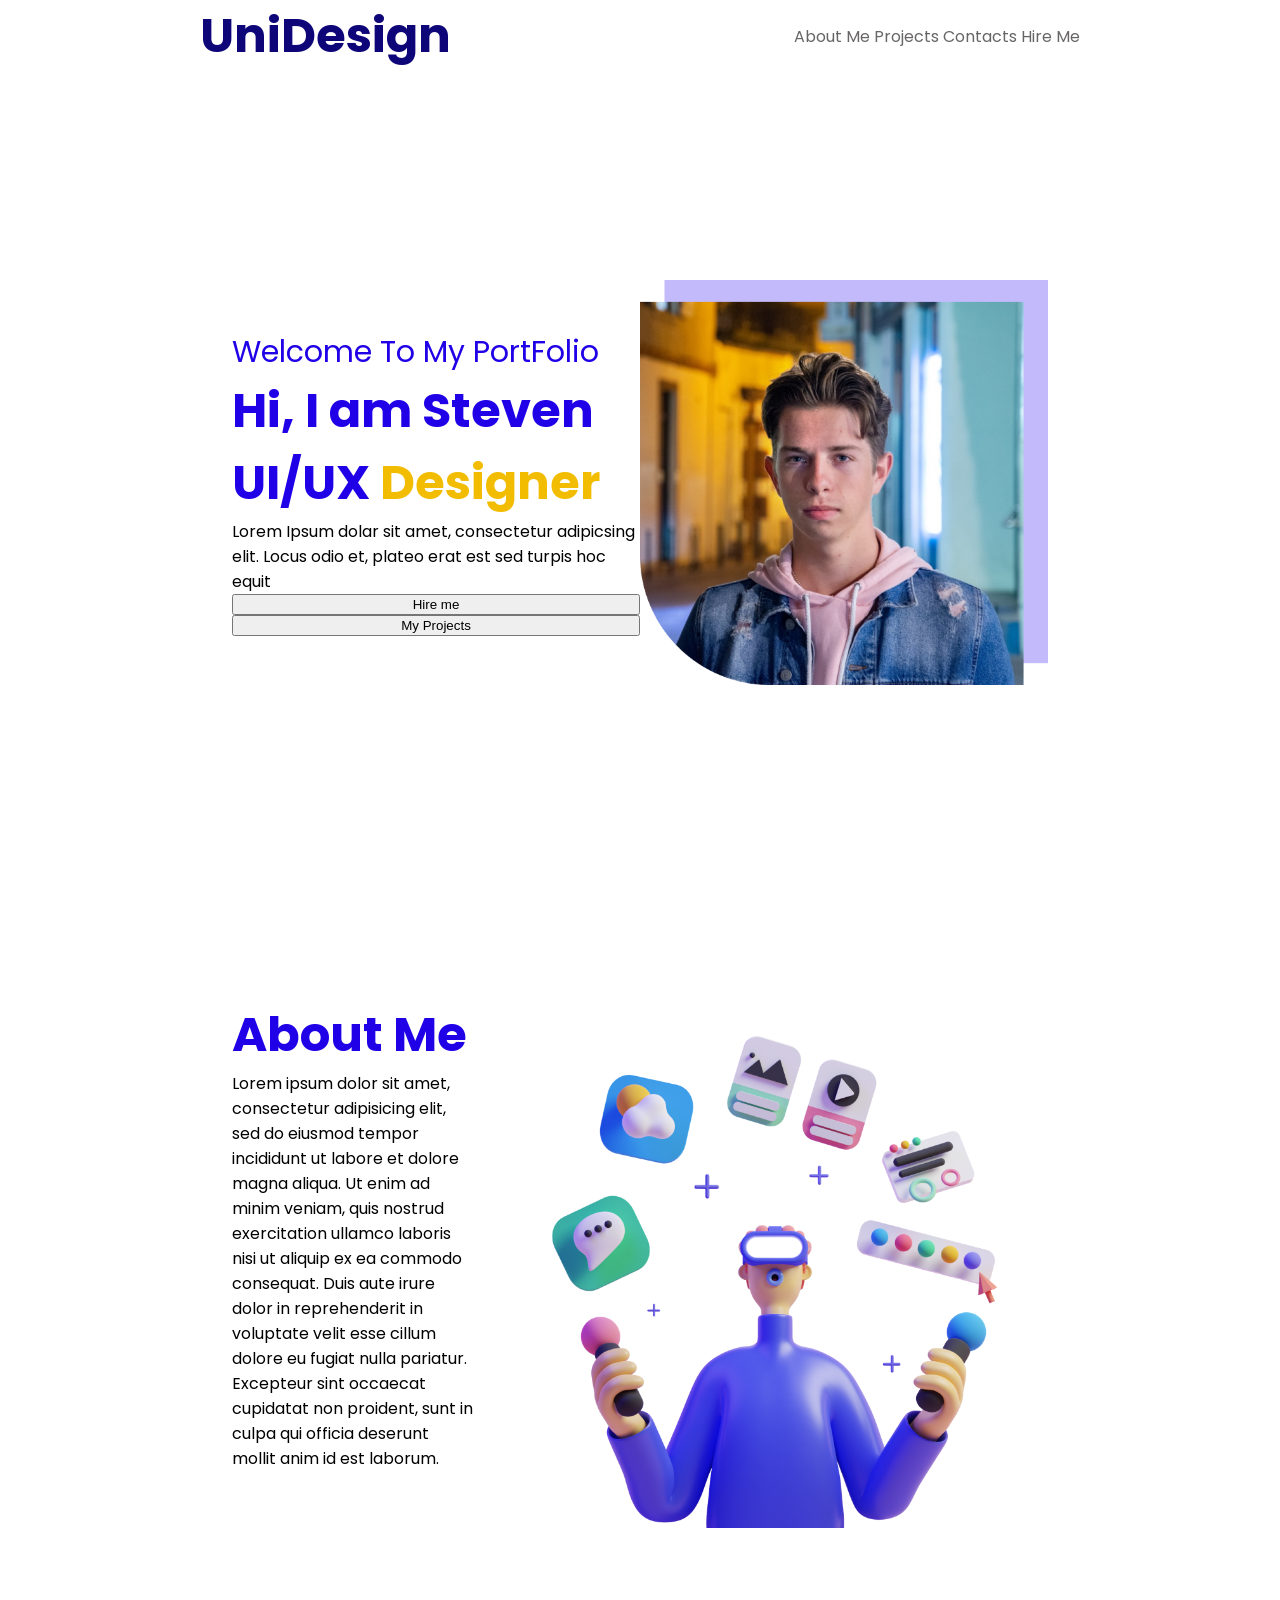
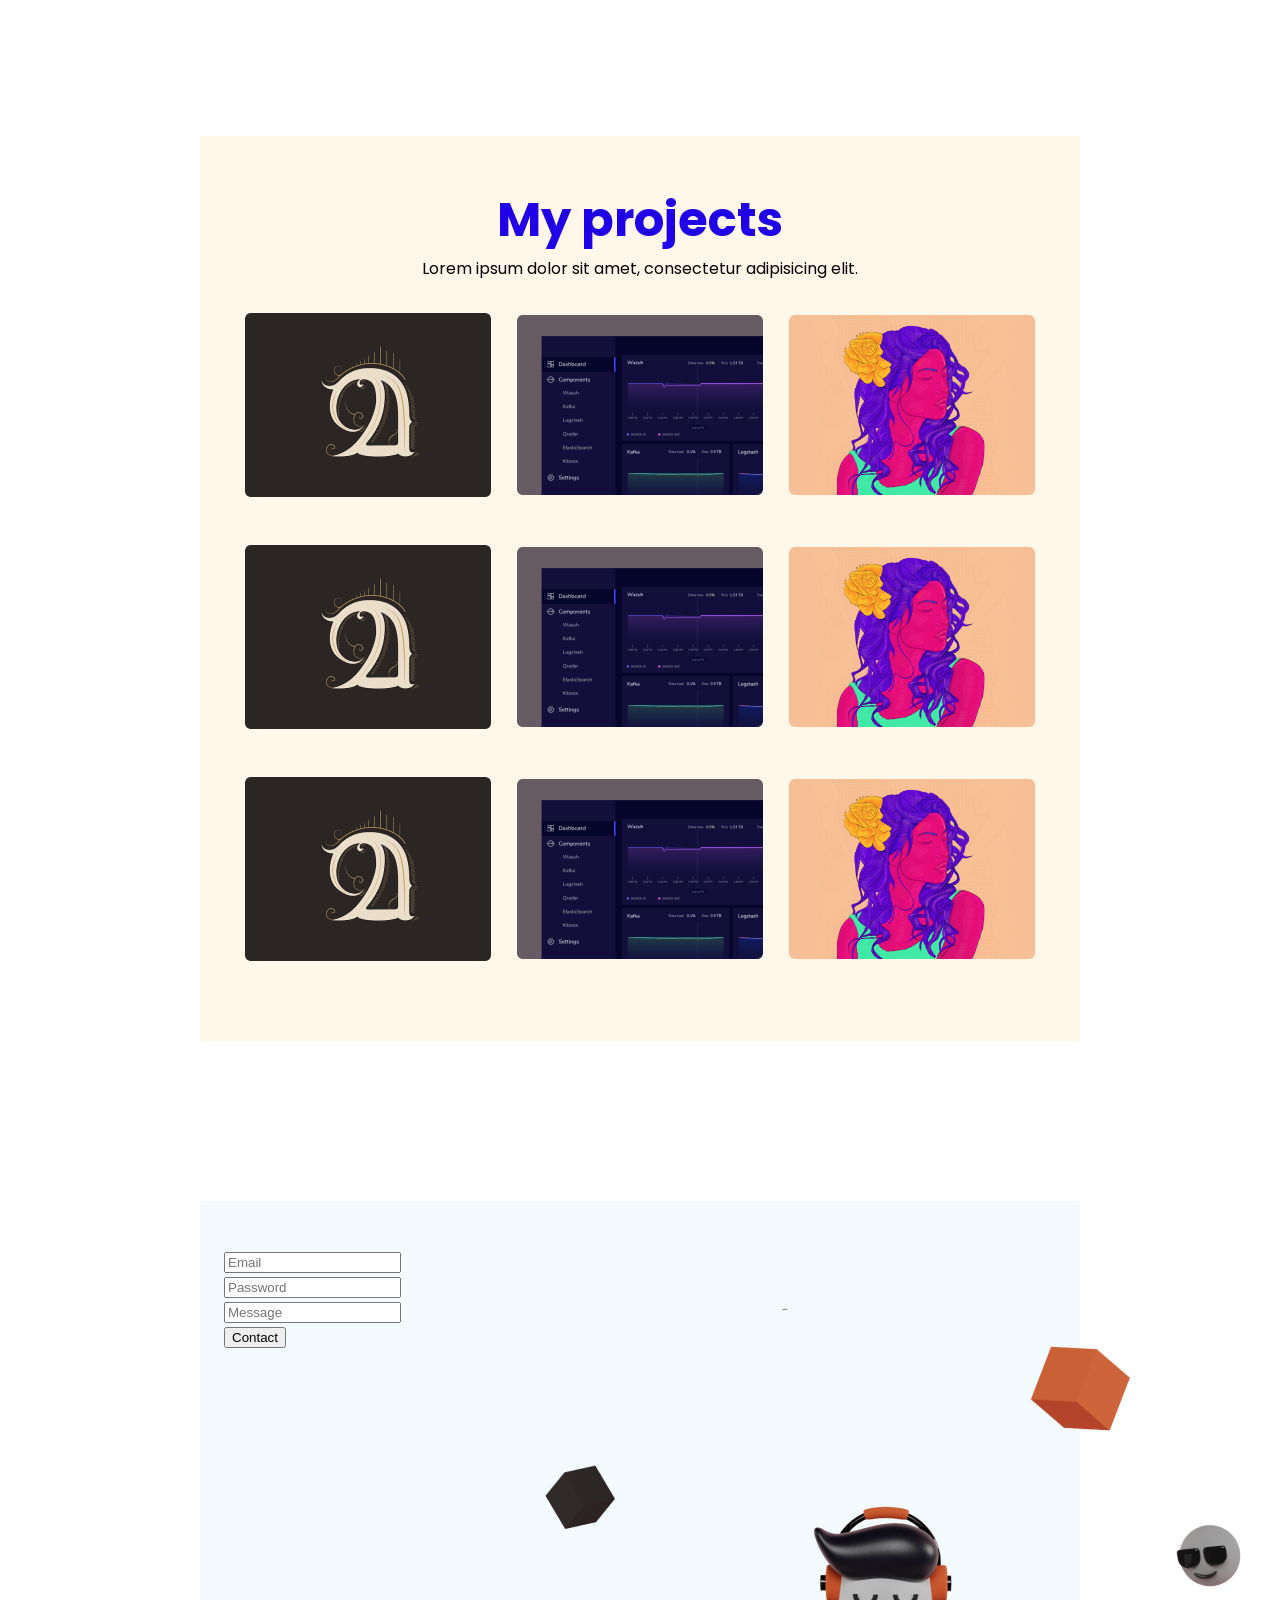
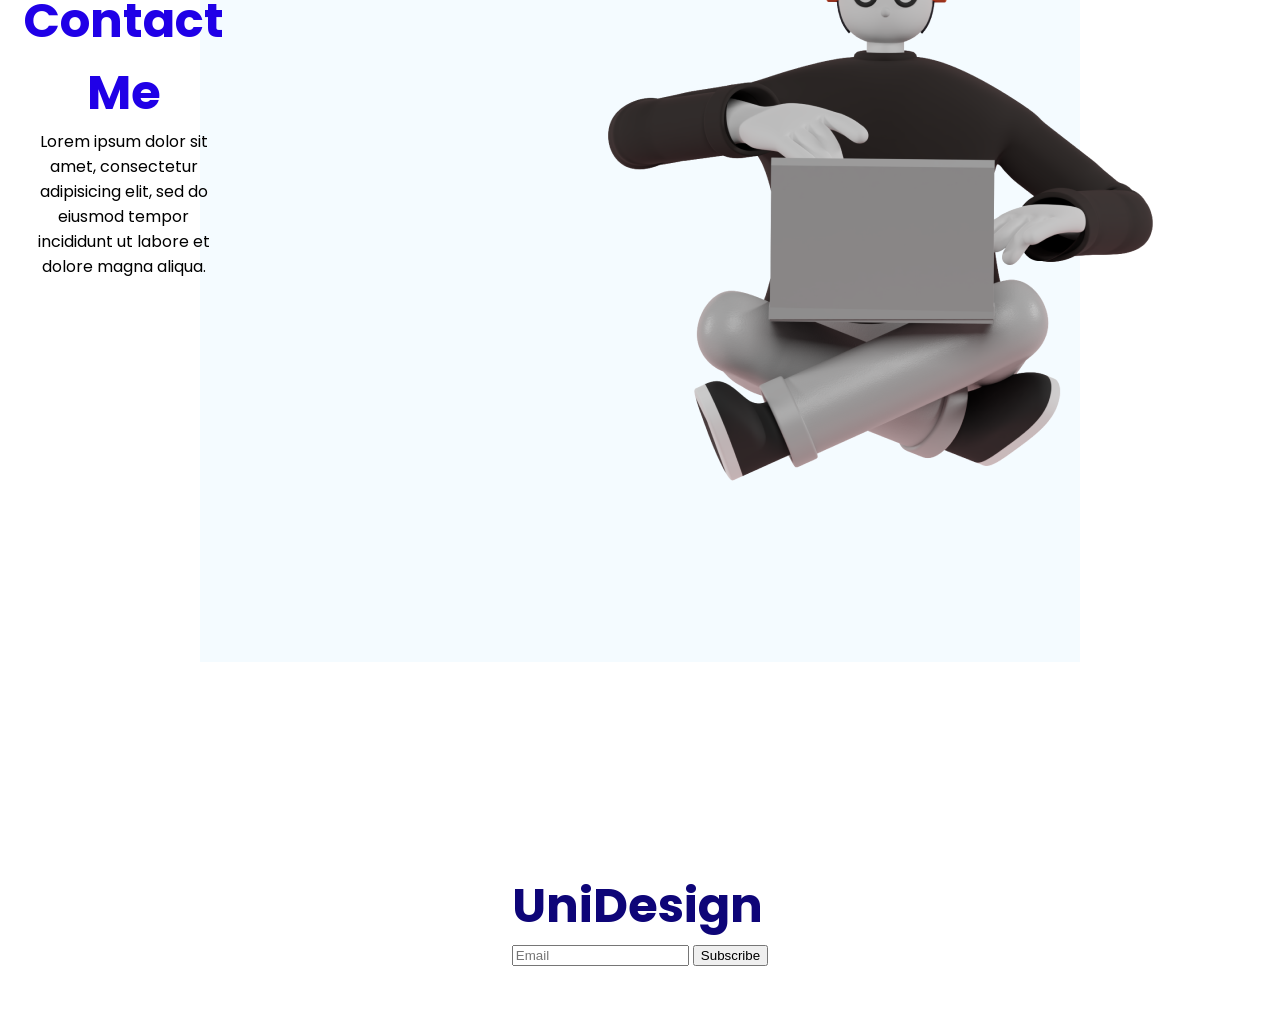
==== index.html @ 799cf1af "Переименовал основной html файл" ====
<!DOCTYPE html>
<html lang="en">
<head>
    <meta charset="utf-8"/>
    <meta name="viewport" content="width=device-width, initial-scale=1"/>
    <link rel="stylesheet" href="second.css"/>
    <link href='https://fonts.googleapis.com/css?family=Poppins' rel='stylesheet'>
    <link rel="shortcut icon" type="image/x-icon" href="resources/me.jpg"/>
    <title>My Portfolio</title>
</head>
<body>
<div class="fitter">
    <header class="header">
        <a href="#home" class="text-logo">UniDesign</a>

        <nav class="main-menu">
            <a href="#about-me">About Me</a>
            <a href="#my-projects">Projects</a>
            <a href="#contacts">Contacts</a>
            <a href="#contact-me">Hire Me</a>
        </nav>
    </header>

    <main>
        <div class="home part" id="home">
            <section class="text-section">
                <div class="welcome-header">
                    <div class="welcome-text">Welcome To My PortFolio</div>
                    <div class="category-header">Hi, I am Steven UI/UX
                        <span class="designed">Designer</span></div>
                </div>
                <p>Lorem Ipsum dolar sit amet, consectetur adipicsing elit.
                    Locus odio et, plateo erat est sed turpis hoc equit</p>
                <button>Hire me</button>
                <button>My Projects</button>
            </section>

            <img class="my-photo" src="resources/My-photo.png" alt="А тут должен быть я">
        </div>

        <div class="about-me part" id="about-me">
            <section class="text-section">
                <div class="category-header">About Me</div>
                <p>Lorem ipsum dolor sit amet, consectetur adipisicing elit, sed do eiusmod
                    tempor incididunt ut labore et dolore magna aliqua. Ut enim ad minim veniam,
                    quis nostrud exercitation ullamco laboris nisi ut aliquip ex ea commodo
                    consequat. Duis aute irure dolor in reprehenderit in voluptate velit esse
                    cillum dolore eu fugiat nulla pariatur. Excepteur sint occaecat cupidatat non
                    proident, sunt in culpa qui officia deserunt mollit anim id est laborum.</p>
            </section>

            <img class="juggler-photo" src="resources/juggler.png" alt="А он хорош">
        </div>

        <div class="my-projects part" id="my-projects">
            <section class="text-section">
                <div class="category-header">My projects</div>
                <p>Lorem ipsum dolor sit amet, consectetur adipisicing elit.</p>
            </section>

            <section class="grid">
                <img class="grid-item" src="resources/abstract-pic.png" alt="Just a pic"/>
                <img class="grid-item" src="resources/Code-pic.png" alt="Just a pic"/>
                <img class="grid-item" src="resources/Woman.png" alt="Just a pic"/>
                <img class="grid-item" src="resources/abstract-pic.png" alt="Just a pic"/>
                <img class="grid-item" src="resources/Code-pic.png" alt="Just a pic"/>
                <img class="grid-item" src="resources/Woman.png" alt="Just a pic"/>
                <img class="grid-item" src="resources/abstract-pic.png" alt="Just a pic"/>
                <img class="grid-item" src="resources/Code-pic.png" alt="Just a pic"/>
                <img class="grid-item" src="resources/Woman.png" alt="Just a pic"/>
            </section>
        </div>

        <div class="contact-me part" id="contact-me">
            <section class="text-section">
                <div class="category-header">Contact Me</div>
                <p>Lorem ipsum dolor sit amet, consectetur adipisicing elit, sed do eiusmod
                    tempor incididunt ut labore et dolore magna aliqua.</p>
            </section>
            <section>
                <form>
                    <label>
                        <input type="email" placeholder="Email" required/>
                        <input type="password" placeholder="Password" required/>
                        <input type="text" placeholder="Message" required/>
                        <button name="contact-button" type="submit" formmethod="post" formtarget="_self">Contact
                        </button>
                    </label>
                </form>
            </section>

            <section>
                <img src="resources/proger.png" alt="Программер">
            </section>
        </div>

        <footer class="contacts part" id="contacts">
            <section>
                <a href="#home" class="text-logo">UniDesign</a>
                <form>
                    <label>
                        <input type="email" placeholder="Email" required>
                        <button name="subscribe-button" type="submit" formmethod="post" formtarget="_self">
                            Subscribe
                        </button>
                    </label>
                </form>
            </section>

            <section>
                <!--                todo: заполнить-->

            </section>
        </footer>

    </main>
</div>
</body>
</html>
---- second.css ----
body{
    font-family: 'Poppins';
    margin: 0 200px;
}

.part{
    margin-top: 10em;
    padding: 3em 2em;
    display: flex;
    justify-content: center;
    align-content: center;
}

.header{
    display: flex;
    justify-content: space-between;
}

.header a{
    text-decoration: none;
}

.header .text-logo {
    text-align: left;
}

.main-menu{
    width: fit-content;
    align-self: center;
}

.main-menu a{
    color: #686565;
}

.text-logo{
    font-weight: bold;
    font-size: 48px;
    color: #0E0578;
    text-decoration: none;
}

.fitter{
    align-self: center;
}

.home{
    display: flex;
}

.my-photo{
    max-width: 50%;
    height: fit-content;
    align-self: center;
}

.text-section{
    display: grid;
    align-content:center;
    text-align:left;
}

.text-section p{
    margin: 0;
}

.category-header{
    color: #2000E7;
    font-weight: 700;
    font-size: 48px;
}

.welcome-text{
    color: #2000E7;
    font-size: 30px;
}

.designed{
    color: #F2BD00;
}

.home.welcome-header {
    max-width: 100%
}

.my-projects{
    background-color: #FFD69633;
    display: block;
}
.my-projects .text-section {
    text-align: center;
}

.contact-me{
    background-color: #43BAFD0F;
}

.contact-me .text-section {
    text-align: center;
    width: 100%;
}

.grid{
    box-sizing: content-box;
    display: grid;
    margin: 2em 0em;
    grid-template-columns: 1fr 1fr 1fr;
    row-gap: 3em;
}

.grid-item{
    align-self: center;
    justify-self: center;
}

.juggler-photo{
    max-width: 70%;
    height: fit-content;
    align-self: center;
}
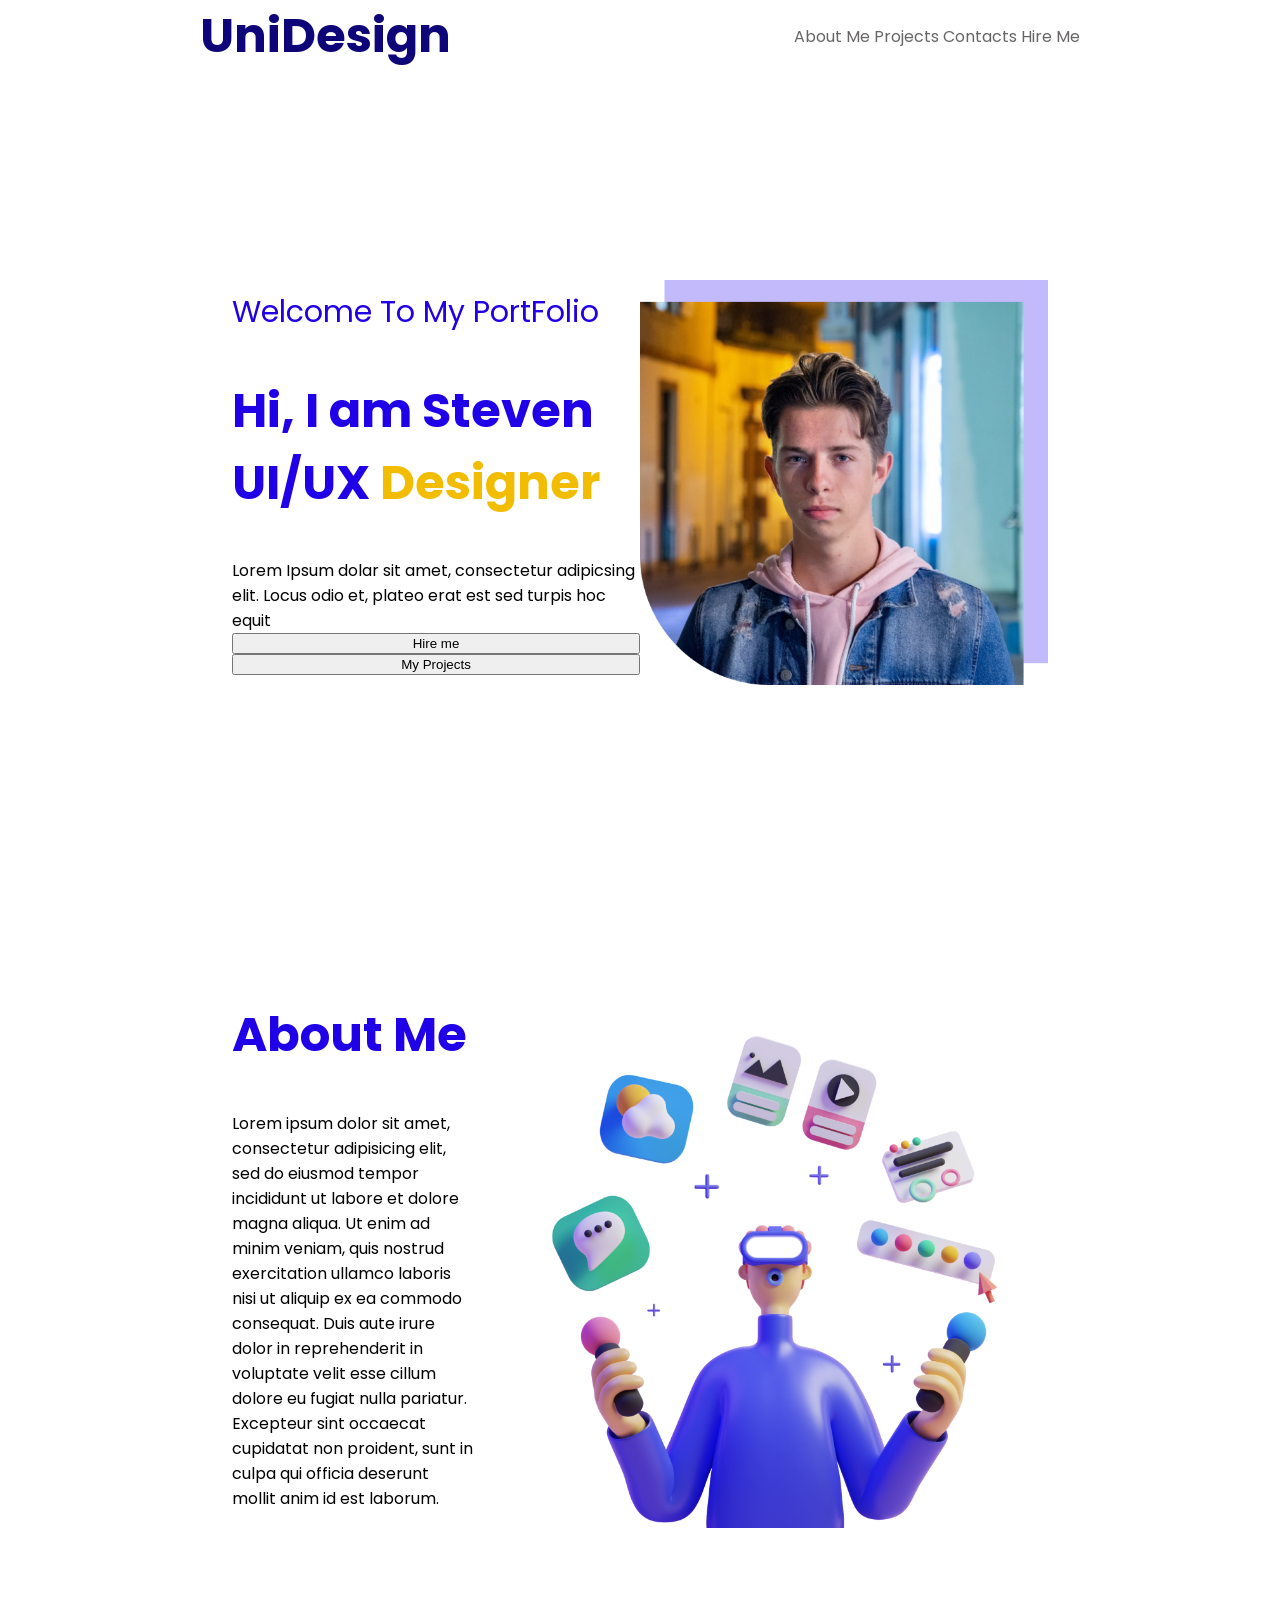
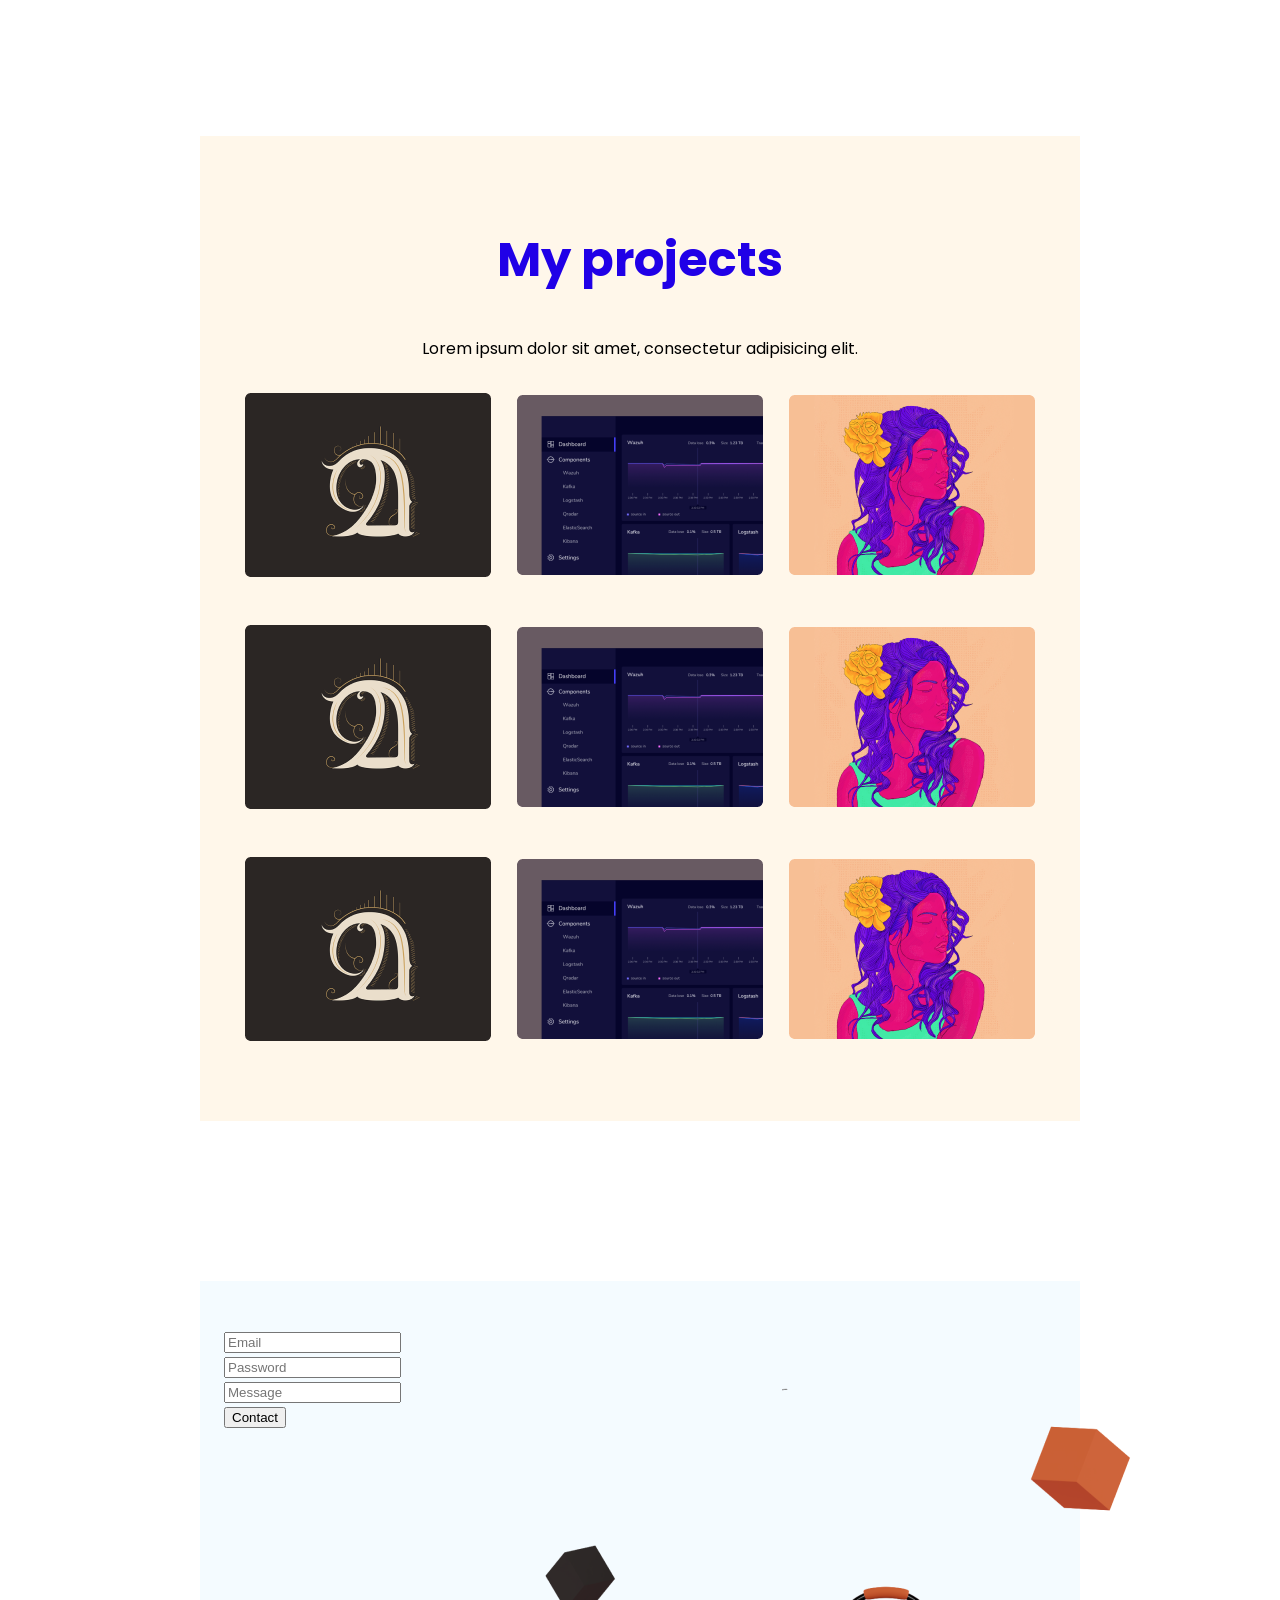
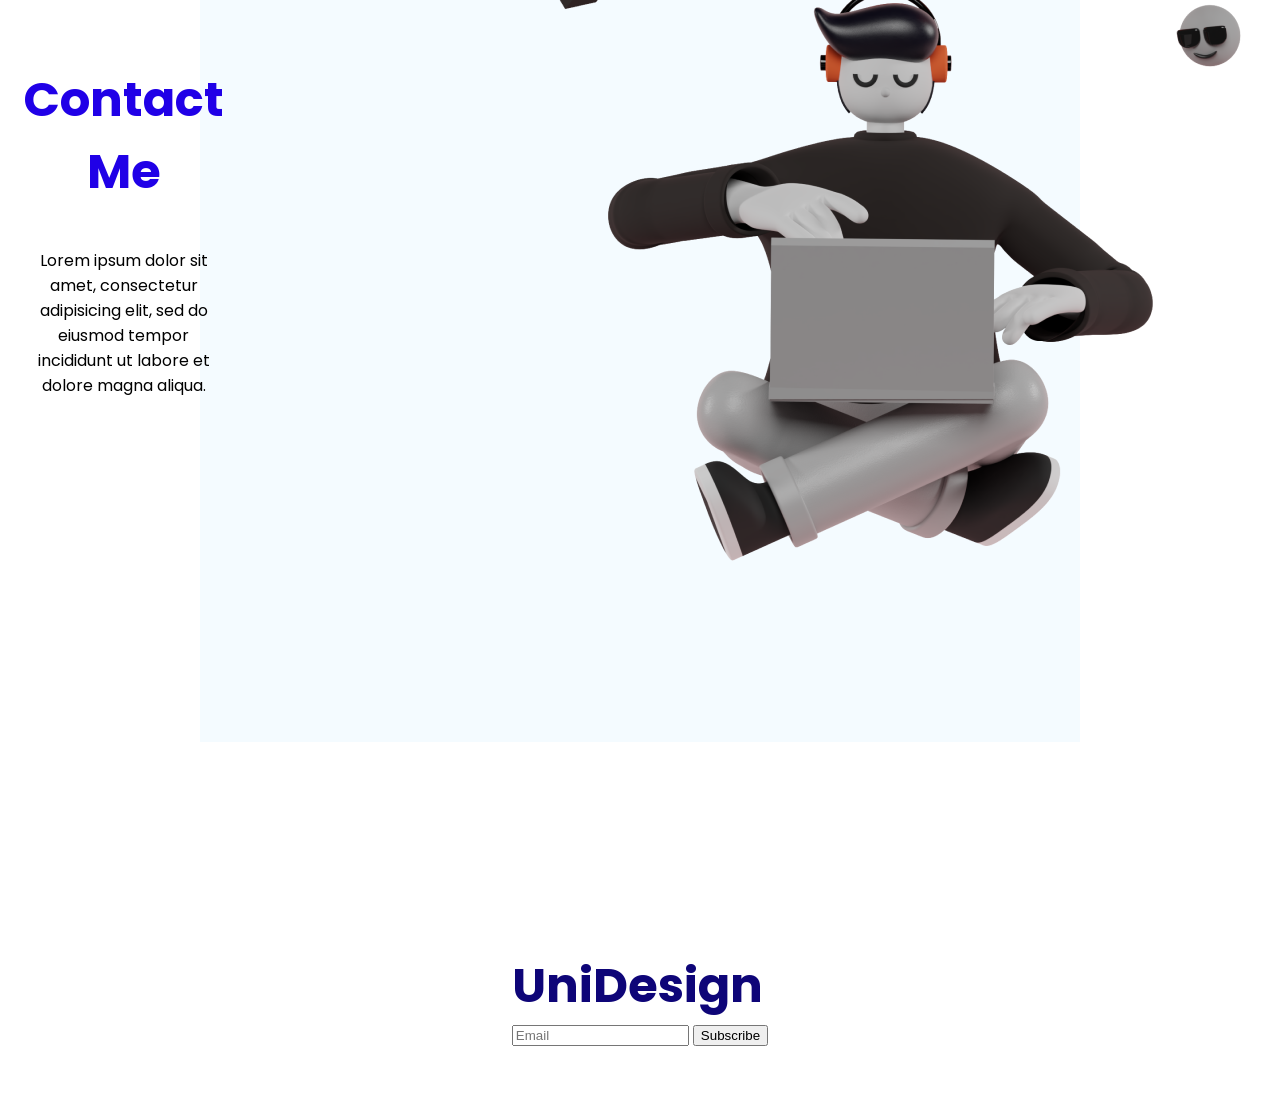
==== commit b39e7b7d: "Исправил замечания линтера" ====
--- a/index.html
+++ b/index.html
@@ -1,11 +1,11 @@
 <!DOCTYPE html>
 <html lang="en">
 <head>
-    <meta charset="utf-8"/>
-    <meta name="viewport" content="width=device-width, initial-scale=1"/>
-    <link rel="stylesheet" href="second.css"/>
+    <meta charset="utf-8">
+    <meta name="viewport" content="width=device-width, initial-scale=1">
+    <link rel="stylesheet" href="second.css">
     <link href='https://fonts.googleapis.com/css?family=Poppins' rel='stylesheet'>
-    <link rel="shortcut icon" type="image/x-icon" href="resources/me.jpg"/>
+    <link rel="shortcut icon" type="image/x-icon" href="resources/me.jpg">
     <title>My Portfolio</title>
 </head>
 <body>
@@ -26,8 +26,8 @@
             <section class="text-section">
                 <div class="welcome-header">
                     <div class="welcome-text">Welcome To My PortFolio</div>
-                    <div class="category-header">Hi, I am Steven UI/UX
-                        <span class="designed">Designer</span></div>
+                    <h2 class="category-header">Hi, I am Steven UI/UX
+                        <span class="designed">Designer</span></h2>
                 </div>
                 <p>Lorem Ipsum dolar sit amet, consectetur adipicsing elit.
                     Locus odio et, plateo erat est sed turpis hoc equit</p>
@@ -40,7 +40,7 @@
 
         <div class="about-me part" id="about-me">
             <section class="text-section">
-                <div class="category-header">About Me</div>
+                <h2 class="category-header">About Me</h2>
                 <p>Lorem ipsum dolor sit amet, consectetur adipisicing elit, sed do eiusmod
                     tempor incididunt ut labore et dolore magna aliqua. Ut enim ad minim veniam,
                     quis nostrud exercitation ullamco laboris nisi ut aliquip ex ea commodo
@@ -54,38 +54,37 @@
 
         <div class="my-projects part" id="my-projects">
             <section class="text-section">
-                <div class="category-header">My projects</div>
+                <h2 class="category-header">My projects</h2>
                 <p>Lorem ipsum dolor sit amet, consectetur adipisicing elit.</p>
             </section>
 
             <section class="grid">
-                <img class="grid-item" src="resources/abstract-pic.png" alt="Just a pic"/>
-                <img class="grid-item" src="resources/Code-pic.png" alt="Just a pic"/>
-                <img class="grid-item" src="resources/Woman.png" alt="Just a pic"/>
-                <img class="grid-item" src="resources/abstract-pic.png" alt="Just a pic"/>
-                <img class="grid-item" src="resources/Code-pic.png" alt="Just a pic"/>
-                <img class="grid-item" src="resources/Woman.png" alt="Just a pic"/>
-                <img class="grid-item" src="resources/abstract-pic.png" alt="Just a pic"/>
-                <img class="grid-item" src="resources/Code-pic.png" alt="Just a pic"/>
-                <img class="grid-item" src="resources/Woman.png" alt="Just a pic"/>
+                <img class="grid-item" src="resources/abstract-pic.png" alt="Just a pic">
+                <img class="grid-item" src="resources/Code-pic.png" alt="Just a pic">
+                <img class="grid-item" src="resources/Woman.png" alt="Just a pic">
+                <img class="grid-item" src="resources/abstract-pic.png" alt="Just a pic">
+                <img class="grid-item" src="resources/Code-pic.png" alt="Just a pic">
+                <img class="grid-item" src="resources/Woman.png" alt="Just a pic">
+                <img class="grid-item" src="resources/abstract-pic.png" alt="Just a pic">
+                <img class="grid-item" src="resources/Code-pic.png" alt="Just a pic">
+                <img class="grid-item" src="resources/Woman.png" alt="Just a pic">
             </section>
         </div>
 
         <div class="contact-me part" id="contact-me">
             <section class="text-section">
-                <div class="category-header">Contact Me</div>
+                <h2 class="category-header">Contact Me</h2>
                 <p>Lorem ipsum dolor sit amet, consectetur adipisicing elit, sed do eiusmod
                     tempor incididunt ut labore et dolore magna aliqua.</p>
             </section>
             <section>
                 <form>
-                    <label>
-                        <input type="email" placeholder="Email" required/>
-                        <input type="password" placeholder="Password" required/>
-                        <input type="text" placeholder="Message" required/>
-                        <button name="contact-button" type="submit" formmethod="post" formtarget="_self">Contact
-                        </button>
-                    </label>
+                    <!--                    todo: в лейбле только один инпут или кнопка-->
+                    <input type="email" placeholder="Email" required>
+                    <input type="password" placeholder="Password" required>
+                    <input type="text" placeholder="Message" required>
+                    <button name="contact-button" type="submit" formmethod="post" formtarget="_self">Contact
+                    </button>
                 </form>
             </section>
 
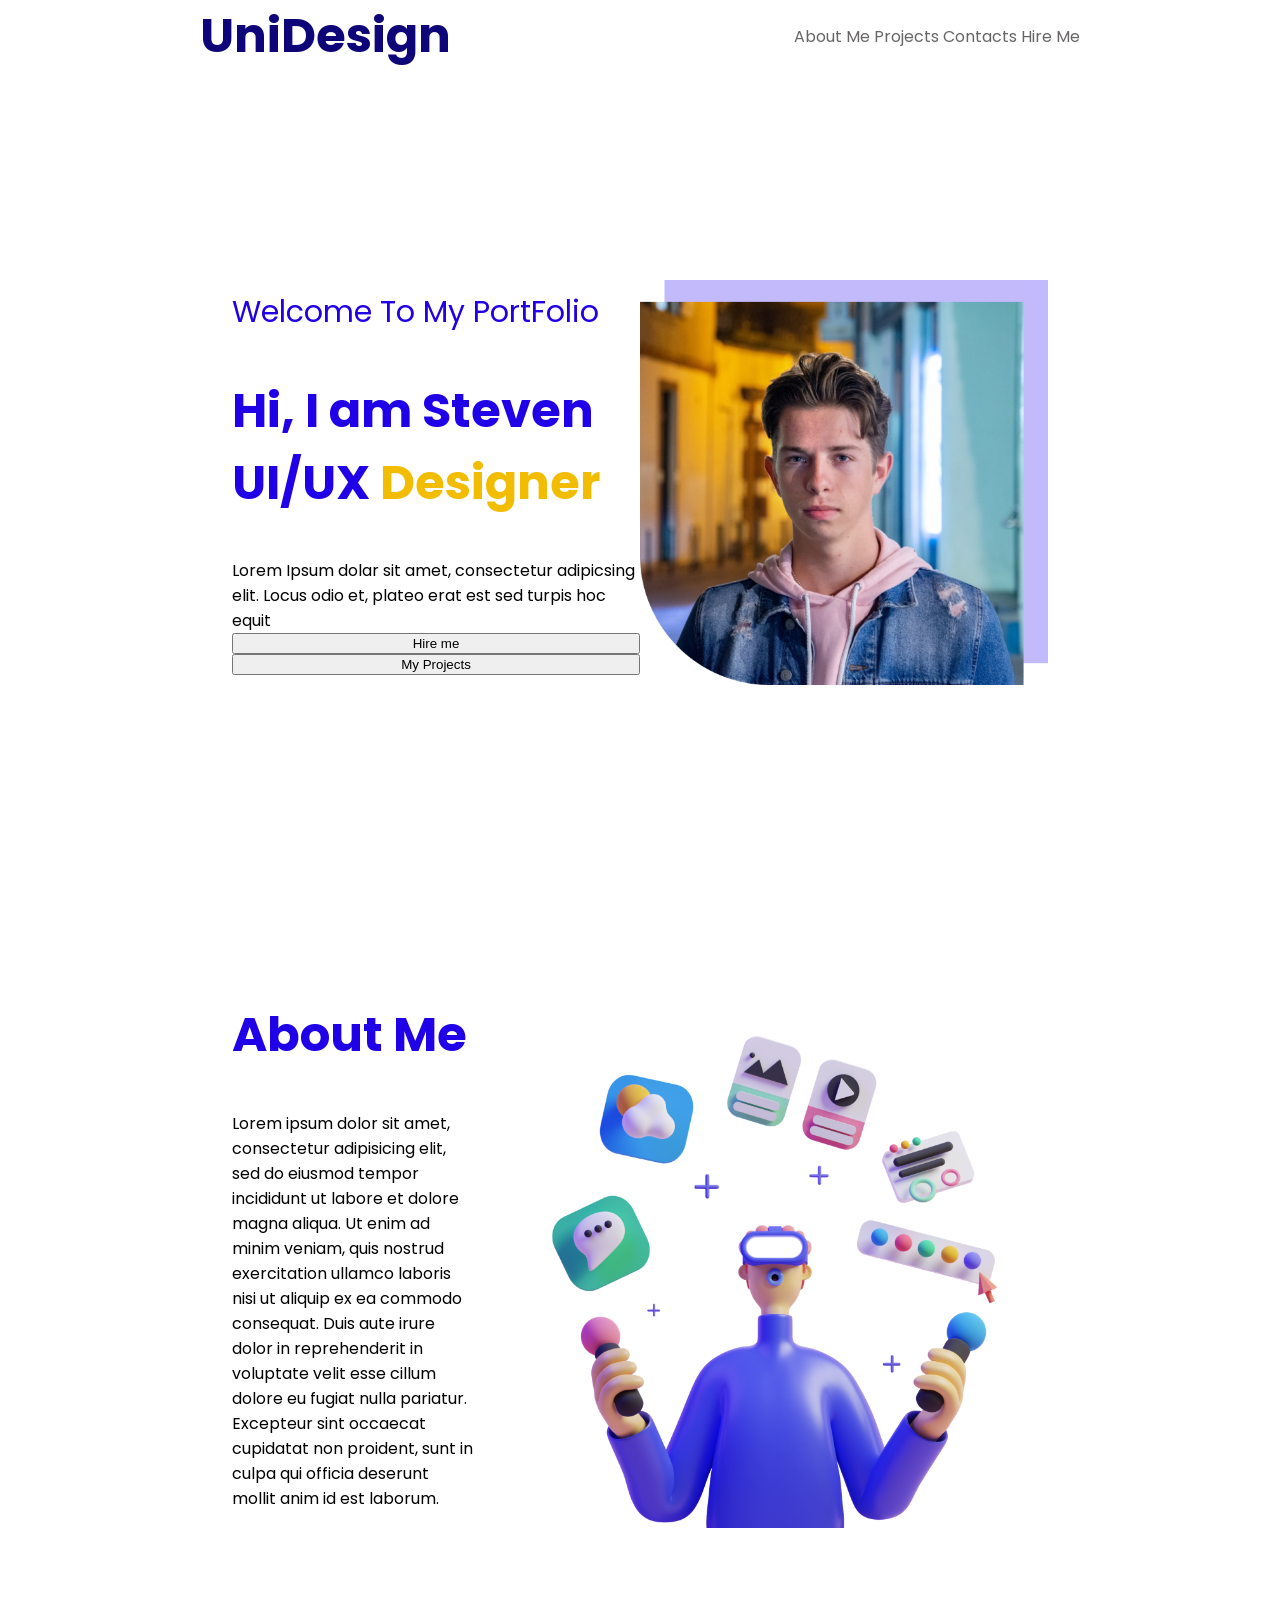
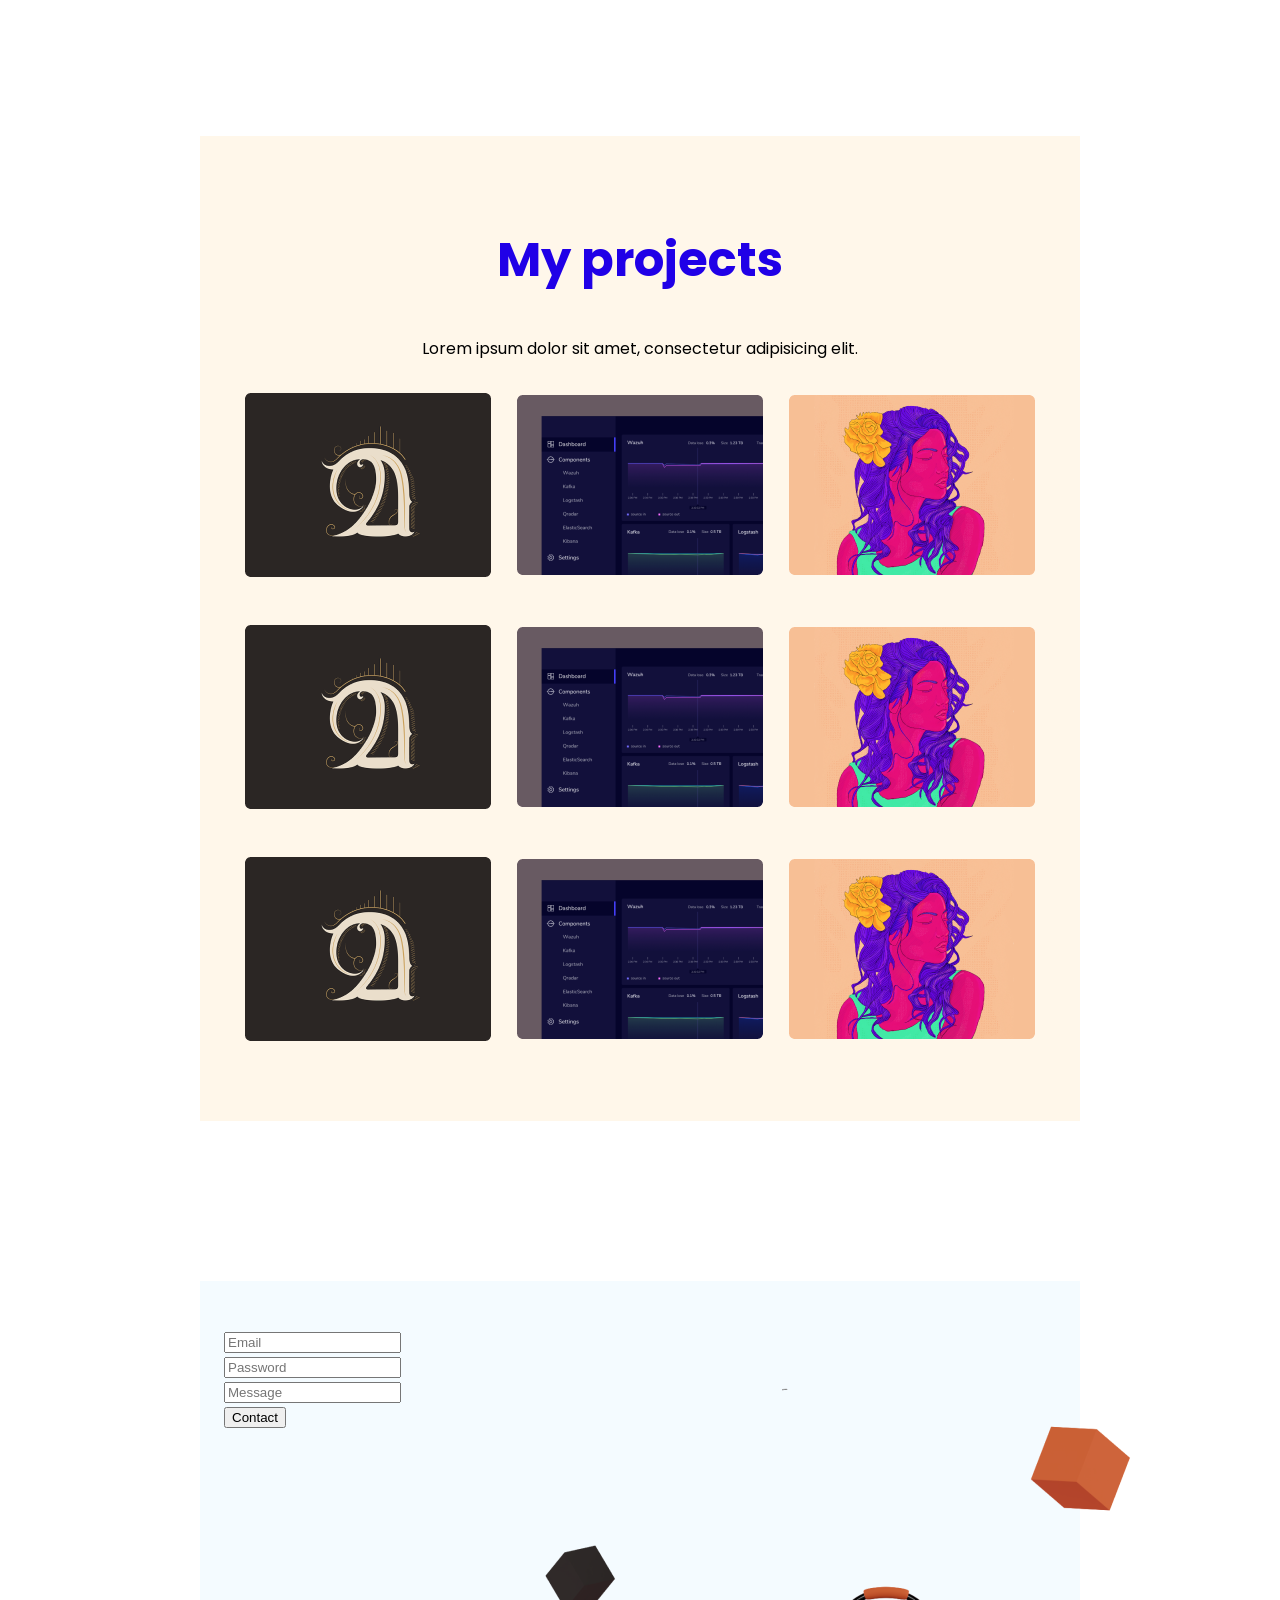
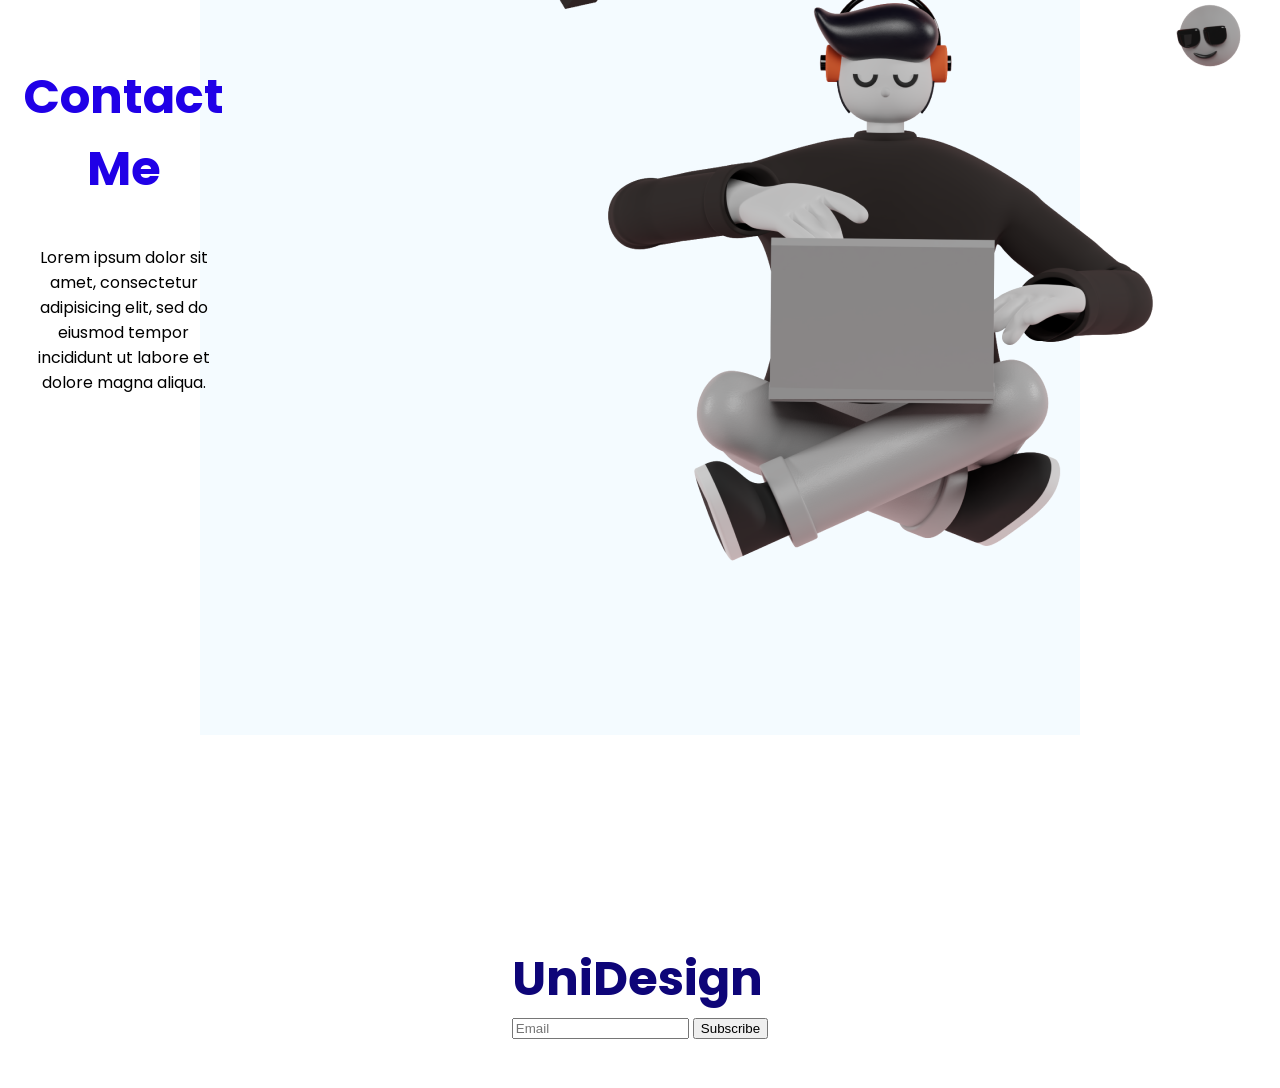
==== commit b7e49b59: "Исправил замечания линтера" ====
--- a/index.html
+++ b/index.html
@@ -58,7 +58,7 @@
                 <p>Lorem ipsum dolor sit amet, consectetur adipisicing elit.</p>
             </section>
 
-            <section class="grid">
+            <div class="grid">
                 <img class="grid-item" src="resources/abstract-pic.png" alt="Just a pic">
                 <img class="grid-item" src="resources/Code-pic.png" alt="Just a pic">
                 <img class="grid-item" src="resources/Woman.png" alt="Just a pic">
@@ -68,7 +68,7 @@
                 <img class="grid-item" src="resources/abstract-pic.png" alt="Just a pic">
                 <img class="grid-item" src="resources/Code-pic.png" alt="Just a pic">
                 <img class="grid-item" src="resources/Woman.png" alt="Just a pic">
-            </section>
+            </div>
         </div>
 
         <div class="contact-me part" id="contact-me">
@@ -77,39 +77,33 @@
                 <p>Lorem ipsum dolor sit amet, consectetur adipisicing elit, sed do eiusmod
                     tempor incididunt ut labore et dolore magna aliqua.</p>
             </section>
-            <section>
-                <form>
-                    <!--                    todo: в лейбле только один инпут или кнопка-->
-                    <input type="email" placeholder="Email" required>
-                    <input type="password" placeholder="Password" required>
-                    <input type="text" placeholder="Message" required>
-                    <button name="contact-button" type="submit" formmethod="post" formtarget="_self">Contact
-                    </button>
-                </form>
-            </section>
+            <form>
+                <!--                    todo: в лейбле только один инпут или кнопка-->
+                <input type="email" placeholder="Email" required>
+                <input type="password" placeholder="Password" required>
+                <input type="text" placeholder="Message" required>
+                <button name="contact-button" type="submit" formmethod="post" formtarget="_self">Contact
+                </button>
+            </form>
 
-            <section>
-                <img src="resources/proger.png" alt="Программер">
-            </section>
+            <img src="resources/proger.png" alt="Программер">
         </div>
 
         <footer class="contacts part" id="contacts">
-            <section>
+            <div>
                 <a href="#home" class="text-logo">UniDesign</a>
                 <form>
-                    <label>
-                        <input type="email" placeholder="Email" required>
-                        <button name="subscribe-button" type="submit" formmethod="post" formtarget="_self">
-                            Subscribe
-                        </button>
-                    </label>
+                    <input type="email" placeholder="Email" required>
+                    <button name="subscribe-button" type="submit" formmethod="post" formtarget="_self">
+                        Subscribe
+                    </button>
                 </form>
-            </section>
+            </div>
 
-            <section>
+<!--            <section>-->
                 <!--                todo: заполнить-->
 
-            </section>
+<!--            </section>-->
         </footer>
 
     </main>
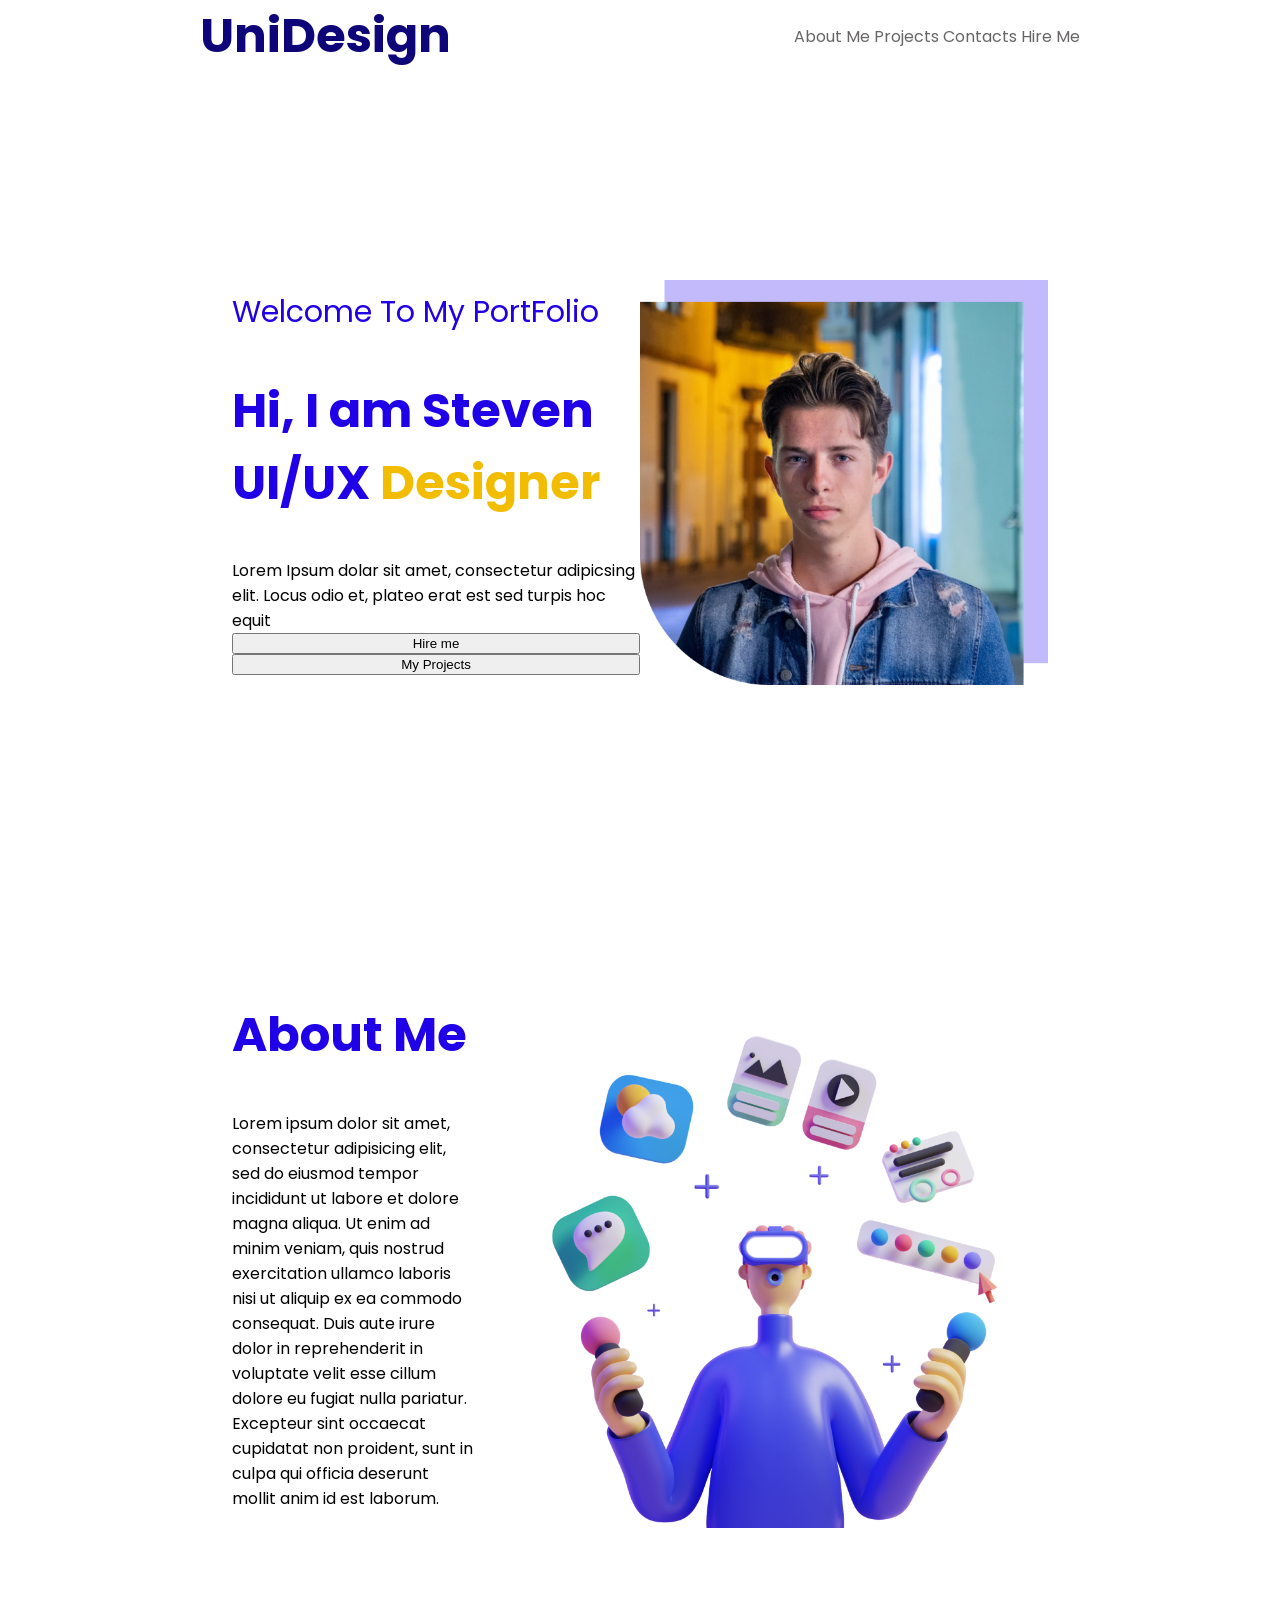
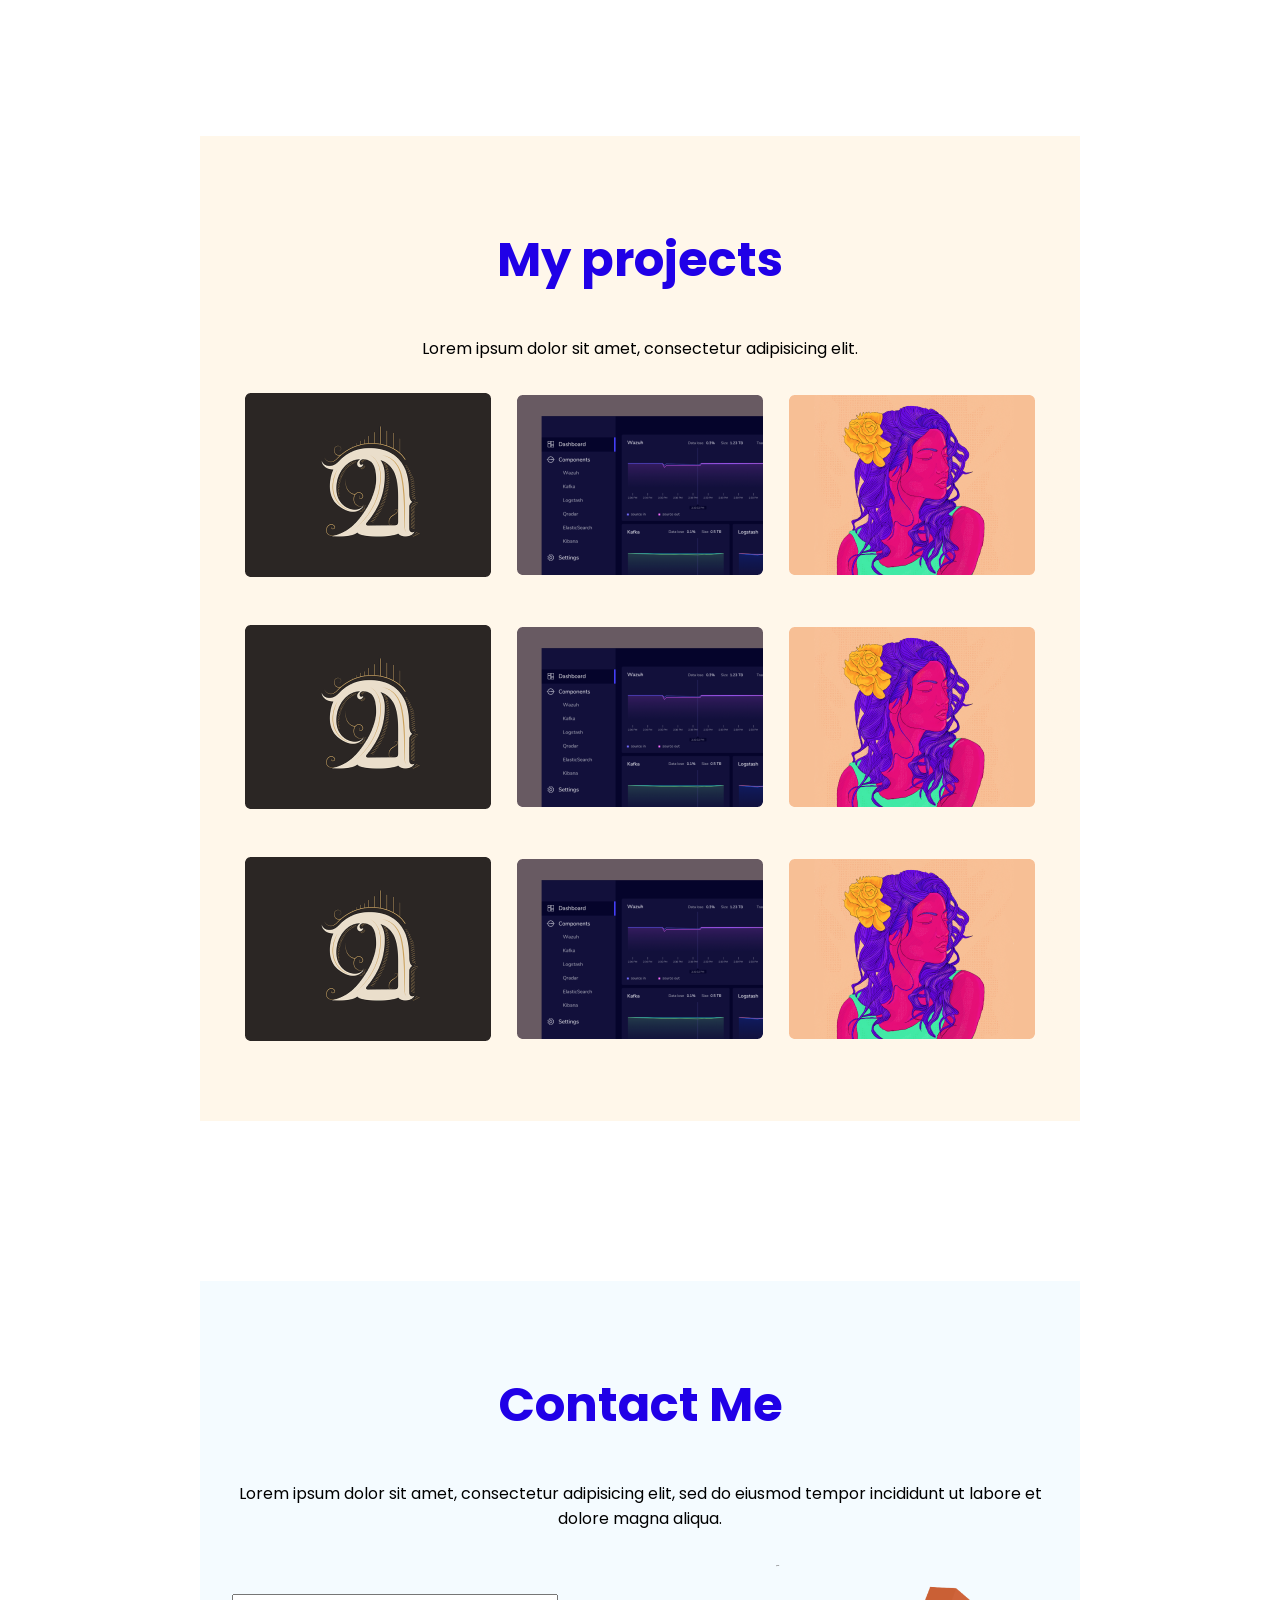
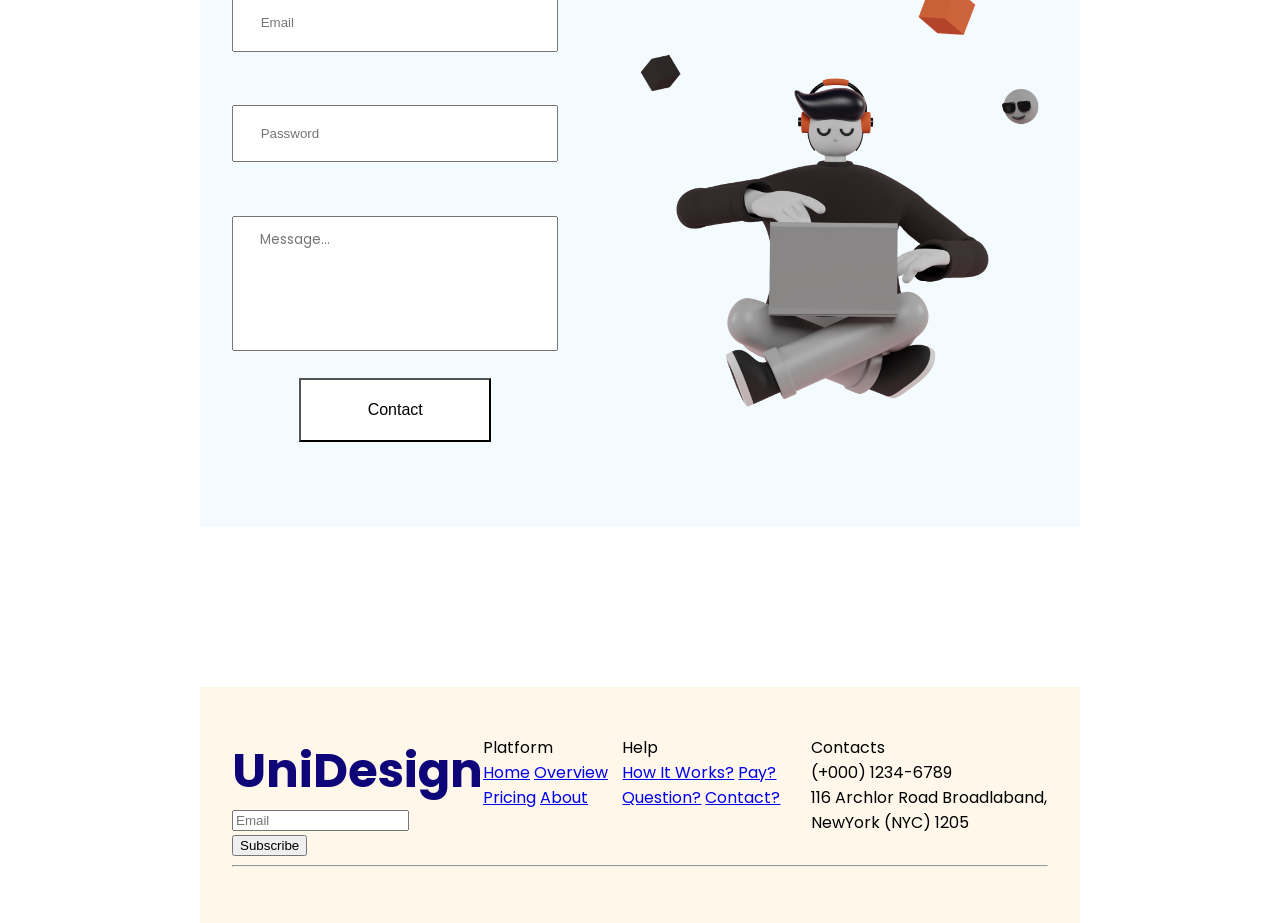
==== commit 8f18301e: "Submit готов" ====
--- a/index.html
+++ b/index.html
@@ -77,35 +77,56 @@
                 <p>Lorem ipsum dolor sit amet, consectetur adipisicing elit, sed do eiusmod
                     tempor incididunt ut labore et dolore magna aliqua.</p>
             </section>
-            <form>
-                <!--                    todo: в лейбле только один инпут или кнопка-->
-                <input type="email" placeholder="Email" required>
-                <input type="password" placeholder="Password" required>
-                <input type="text" placeholder="Message" required>
-                <button name="contact-button" type="submit" formmethod="post" formtarget="_self">Contact
-                </button>
-            </form>
 
-            <img src="resources/proger.png" alt="Программер">
+            <div class="flex-wrapper">
+                <form class="contact-form">
+                    <input type="email" placeholder="Email" required>
+                    <input type="password" placeholder="Password" required>
+                    <textarea class="message" placeholder="Message..." required></textarea>
+                    <button class="contact-button" name="contact-button" type="submit" formmethod="post" formtarget="_self">Contact
+                    </button>
+                </form>
+                <img class="programmer" src="resources/proger.png" alt="Программер">
+            </div>
         </div>
 
-        <footer class="contacts part" id="contacts">
-            <div>
-                <a href="#home" class="text-logo">UniDesign</a>
-                <form>
-                    <input type="email" placeholder="Email" required>
-                    <button name="subscribe-button" type="submit" formmethod="post" formtarget="_self">
-                        Subscribe
-                    </button>
-                </form>
+        <footer class="footer contacts part" id="contacts">
+            <div class="upper-footer">
+                <div>
+                    <a href="#home" class="text-logo">UniDesign</a>
+                    <form>
+                        <input type="email" placeholder="Email" required>
+                        <button name="subscribe-button" type="submit" formmethod="post" formtarget="_self">
+                            Subscribe
+                        </button>
+                    </form>
+                </div>
+
+                <nav class="platform-menu">
+                    <div>Platform</div>
+                    <a href="#home">Home</a>
+                    <a href="#my-projects">Overview</a>
+                    <a href="#contact-me">Pricing</a>
+                    <a href="#about-me">About</a>
+                </nav>
+
+                <nav class="help-menu">
+                    <div>Help</div>
+                    <a href="#home">How It Works?</a>
+                    <a href="#home">Pay?</a>
+                    <a href="#home">Question?</a>
+                    <a href="#home">Contact?</a>
+                </nav>
+
+                <div>
+                    <div>Contacts</div>
+                    <div>(+000) 1234-6789</div>
+                    <div>116 Archlor Road Broadlaband, NewYork (NYC) 1205</div>
+                </div>
             </div>
+            <hr class="line">
 
-<!--            <section>-->
-                <!--                todo: заполнить-->
-
-<!--            </section>-->
         </footer>
-
     </main>
 </div>
 </body>
--- a/second.css
+++ b/second.css
@@ -117,4 +117,66 @@
     max-width: 70%;
     height: fit-content;
     align-self: center;
-}+}
+
+/* CONTACT-ME */
+.contact-me{
+    display: block;
+}
+
+.flex-wrapper{
+    display: flex;
+    align-content:center;
+}
+
+.contact-form{
+    display: grid;
+    width: 100%;
+    align-self: center;
+}
+
+.contact-form input{
+    width: auto;
+    height: 4em;
+    margin: 2em 0;
+    padding: 0 2em;
+}
+
+.contact-button{
+    justify-self:center;
+    background-color: white;
+    height: 4em;
+    width: 12em;
+    font-size: medium;
+}
+
+.contact-form .message{
+    overflow: hidden;
+    font-family: 'Poppins';
+    text-align: start;
+    width: auto;
+    min-height: 8em;
+    margin: 2em 0;
+    padding: 1em 2em;
+    resize: none;
+}
+
+.programmer{
+    height:fit-content;
+    max-width:60%;
+}
+
+
+
+/* FOOTER */
+
+.footer{
+    display:block;
+    background-color: #FFD69633;
+}
+.upper-footer{
+    display:flex;
+}
+.line{
+}
+
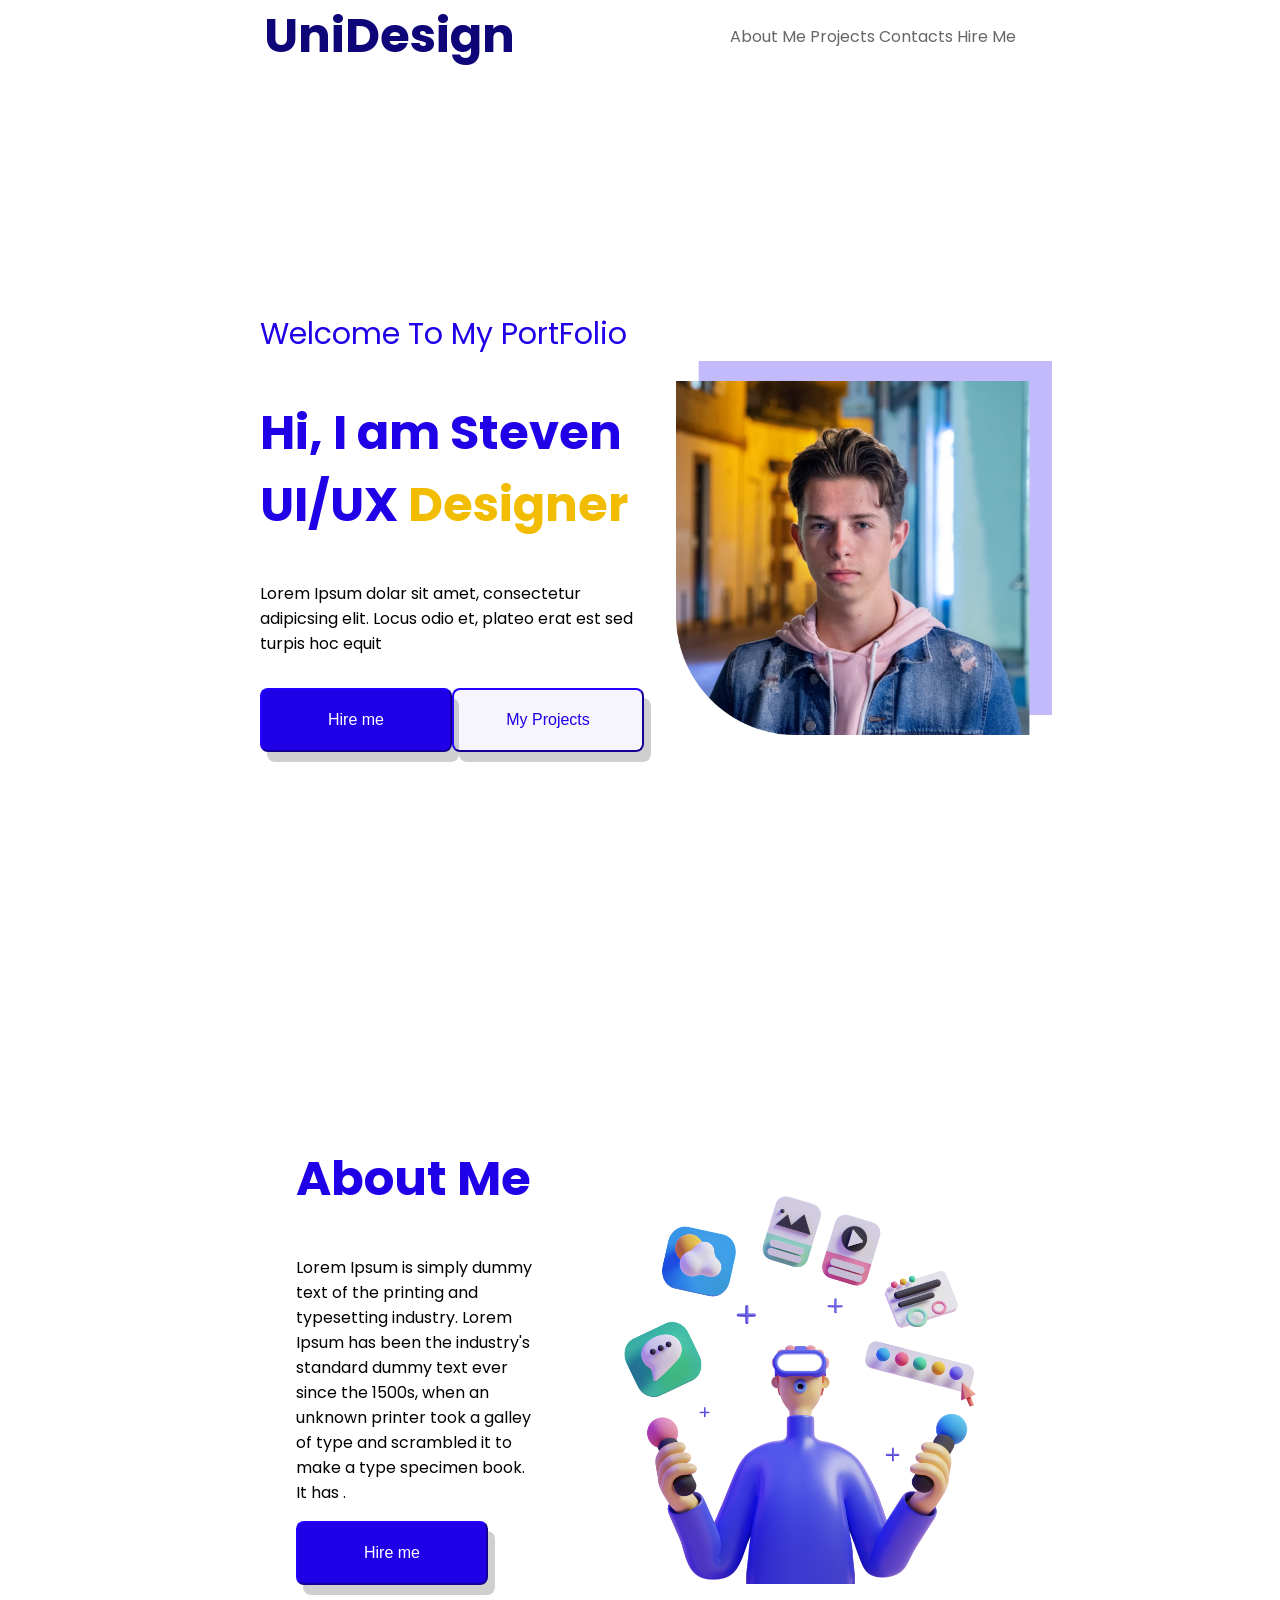
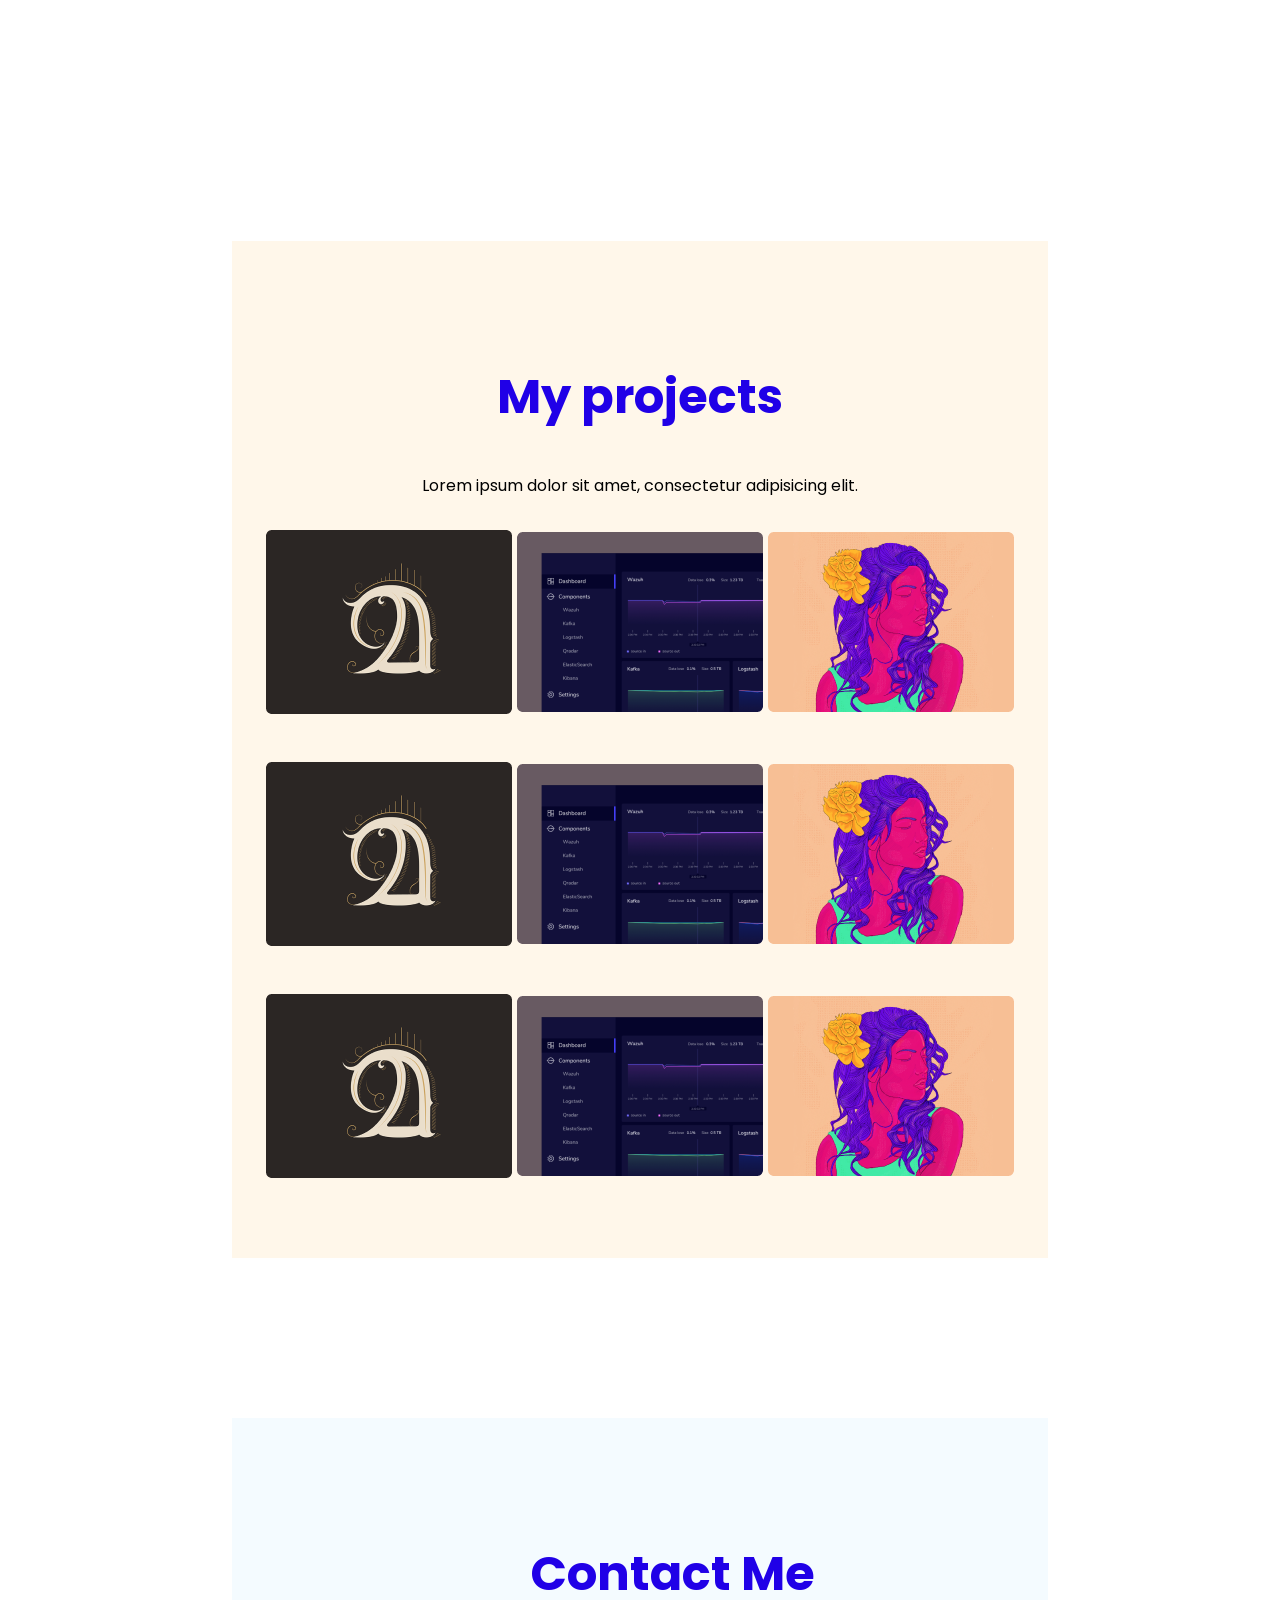
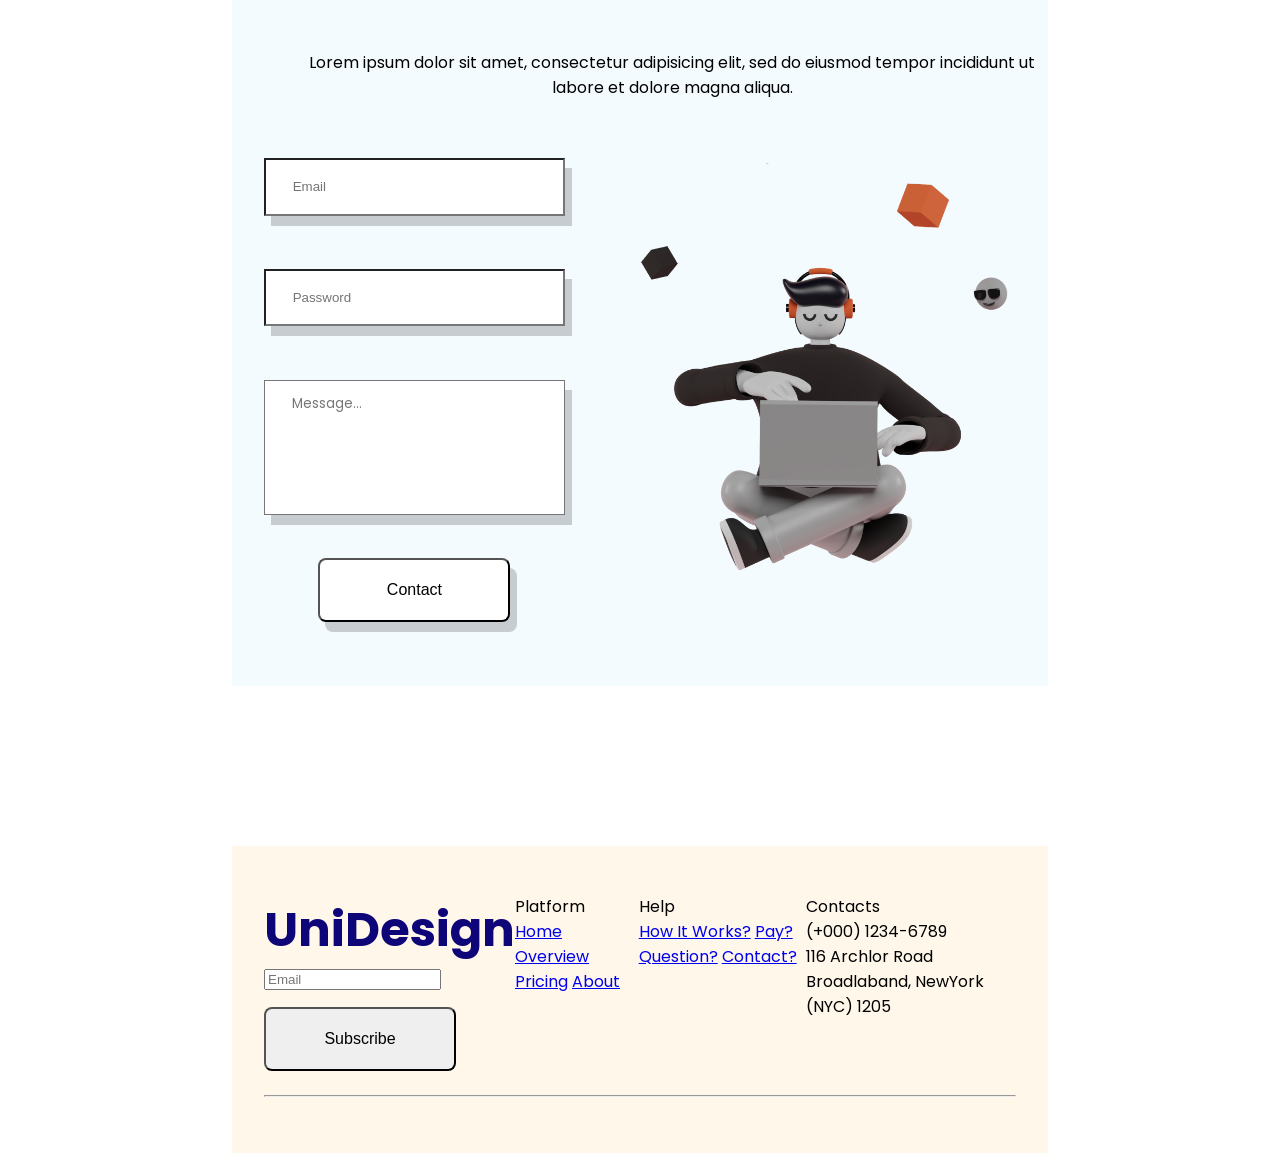
==== commit 05bd1db9: "Submit готов" ====
--- a/index.html
+++ b/index.html
@@ -31,8 +31,11 @@
                 </div>
                 <p>Lorem Ipsum dolar sit amet, consectetur adipicsing elit.
                     Locus odio et, plateo erat est sed turpis hoc equit</p>
-                <button>Hire me</button>
-                <button>My Projects</button>
+
+                <div class="flex-wrapper">
+                    <button class="hire-me-button bulgy" onclick="location.href='#contact-me'">Hire me</button>
+                    <button class="my-projects-button bulgy" onclick="location.href='#my-projects'">My Projects</button>
+                </div>
             </section>
 
             <img class="my-photo" src="resources/My-photo.png" alt="А тут должен быть я">
@@ -41,12 +44,10 @@
         <div class="about-me part" id="about-me">
             <section class="text-section">
                 <h2 class="category-header">About Me</h2>
-                <p>Lorem ipsum dolor sit amet, consectetur adipisicing elit, sed do eiusmod
-                    tempor incididunt ut labore et dolore magna aliqua. Ut enim ad minim veniam,
-                    quis nostrud exercitation ullamco laboris nisi ut aliquip ex ea commodo
-                    consequat. Duis aute irure dolor in reprehenderit in voluptate velit esse
-                    cillum dolore eu fugiat nulla pariatur. Excepteur sint occaecat cupidatat non
-                    proident, sunt in culpa qui officia deserunt mollit anim id est laborum.</p>
+                <p>Lorem Ipsum is simply dummy text of the printing and typesetting industry. Lorem Ipsum has been the
+                    industry's standard dummy text ever since the 1500s, when an unknown printer took a galley of type
+                    and scrambled it to make a type specimen book. It has .</p>
+                <button class="hire-me-button bulgy" onclick="location.href='#contact-me'">Hire me</button>
             </section>
 
             <img class="juggler-photo" src="resources/juggler.png" alt="А он хорош">
@@ -80,10 +81,11 @@
 
             <div class="flex-wrapper">
                 <form class="contact-form">
-                    <input type="email" placeholder="Email" required>
-                    <input type="password" placeholder="Password" required>
-                    <textarea class="message" placeholder="Message..." required></textarea>
-                    <button class="contact-button" name="contact-button" type="submit" formmethod="post" formtarget="_self">Contact
+                    <input class="bulgy" type="email" placeholder="Email" required>
+                    <input class="bulgy" type="password" placeholder="Password" required>
+                    <textarea class="message bulgy" placeholder="Message..." required></textarea>
+                    <button class="contact-button bulgy" name="contact-button" type="submit" formmethod="post"
+                            formtarget="_self">Contact
                     </button>
                 </form>
                 <img class="programmer" src="resources/proger.png" alt="Программер">
--- a/second.css
+++ b/second.css
@@ -1,6 +1,19 @@
 body{
     font-family: 'Poppins';
     margin: 0 200px;
+    padding:0 2em
+}
+
+button{
+    margin: 1em 0;
+    height: 4em;
+    width: 12em;
+    font-size: medium;
+    border-radius: 8px;
+}
+
+.bulgy{
+    box-shadow: 7px 10px #00000030;
 }
 
 .part{
@@ -14,6 +27,7 @@
 .header{
     display: flex;
     justify-content: space-between;
+    padding: 0em 2em;
 }
 
 .header a{
@@ -42,8 +56,10 @@
 
 .fitter{
     align-self: center;
-}
-
+
+}
+
+/* HOME */
 .home{
     display: flex;
 }
@@ -58,6 +74,7 @@
     display: grid;
     align-content:center;
     text-align:left;
+    margin: 2em;
 }
 
 .text-section p{
@@ -83,6 +100,25 @@
     max-width: 100%
 }
 
+.home .flex-wrapper{
+    margin: 1em 0;
+    justify-content: space-between;
+}
+
+.hire-me-button {
+    background-color: #2000E7;
+    border-color: #2000E7;
+    color: white;
+}
+
+.my-projects-button{
+    background-color: #2000E70A;
+    color: #2000E7;
+    border-color: #2000E7;
+}
+
+
+/* MY PROJECTS */
 .my-projects{
     background-color: #FFD69633;
     display: block;
@@ -114,7 +150,7 @@
 }
 
 .juggler-photo{
-    max-width: 70%;
+    max-width: 60%;
     height: fit-content;
     align-self: center;
 }
@@ -145,9 +181,6 @@
 .contact-button{
     justify-self:center;
     background-color: white;
-    height: 4em;
-    width: 12em;
-    font-size: medium;
 }
 
 .contact-form .message{
@@ -174,9 +207,11 @@
     display:block;
     background-color: #FFD69633;
 }
+
 .upper-footer{
     display:flex;
 }
+
 .line{
 }
 
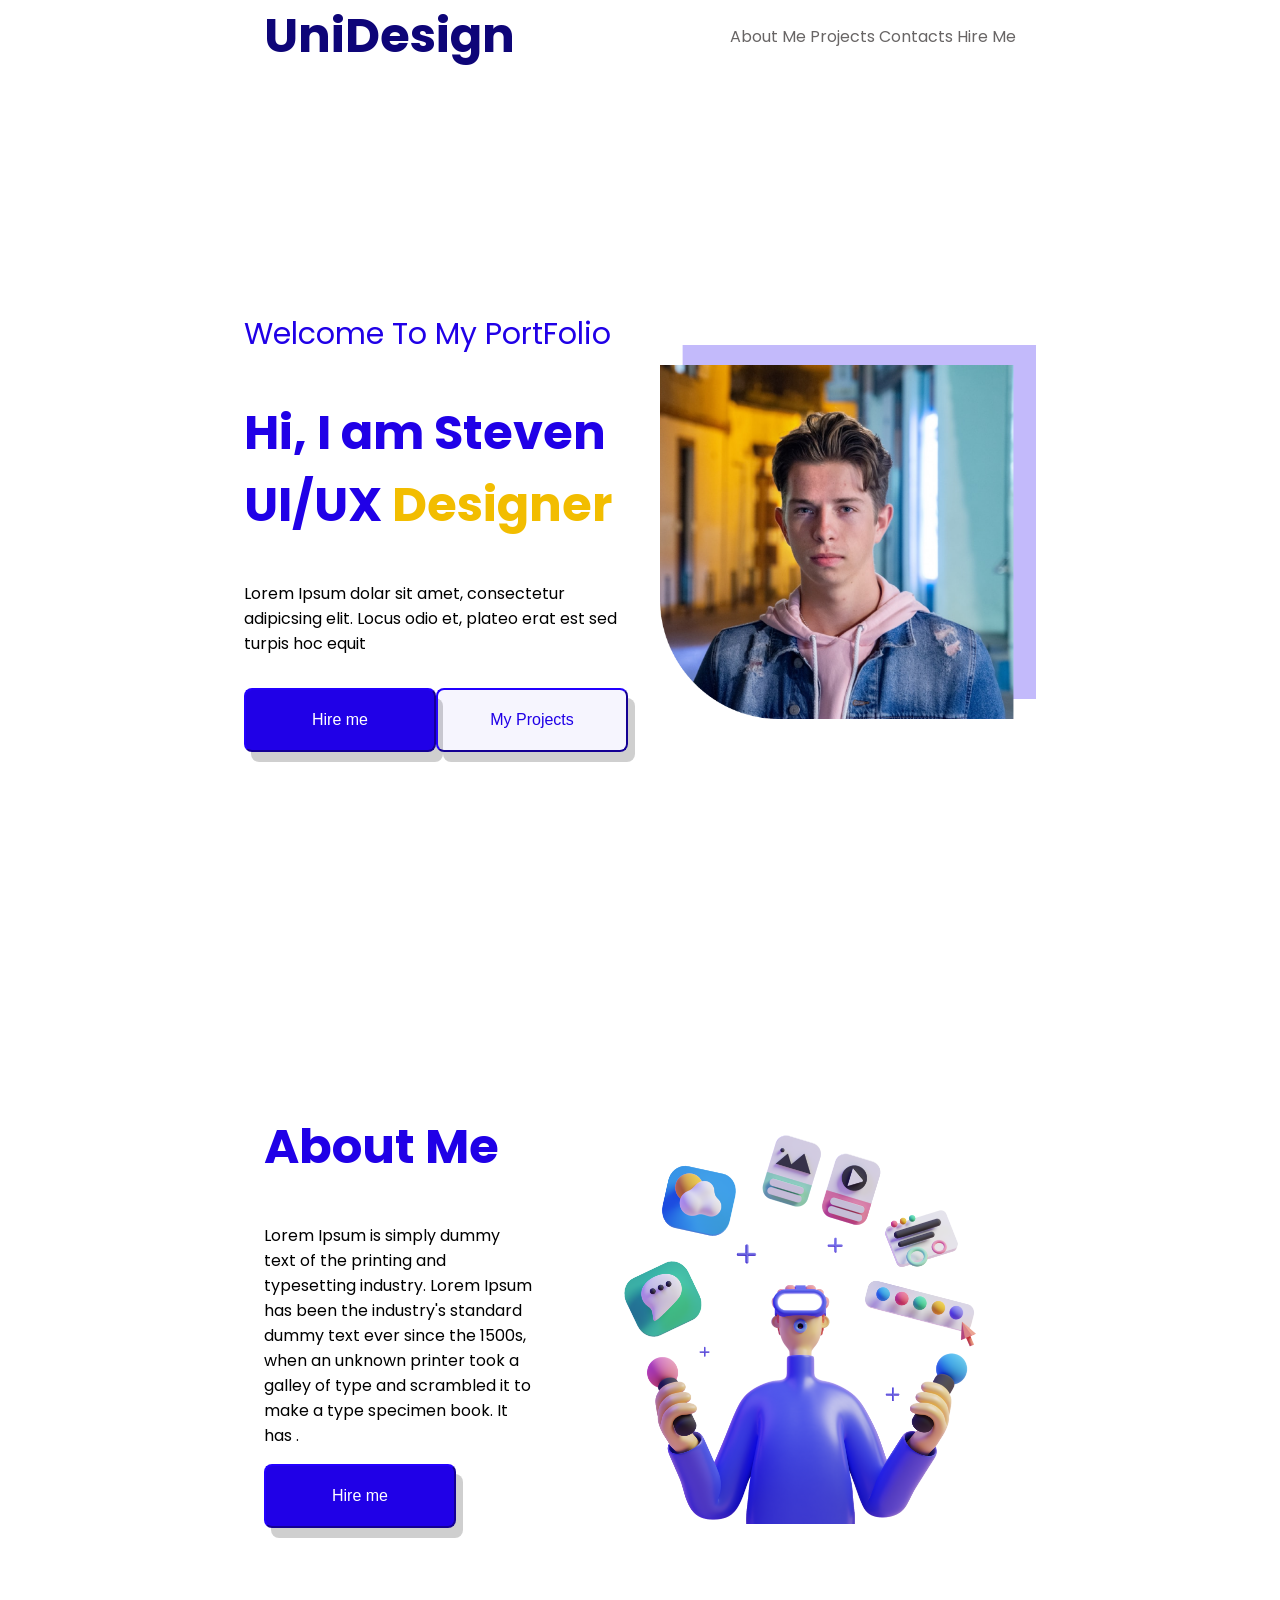
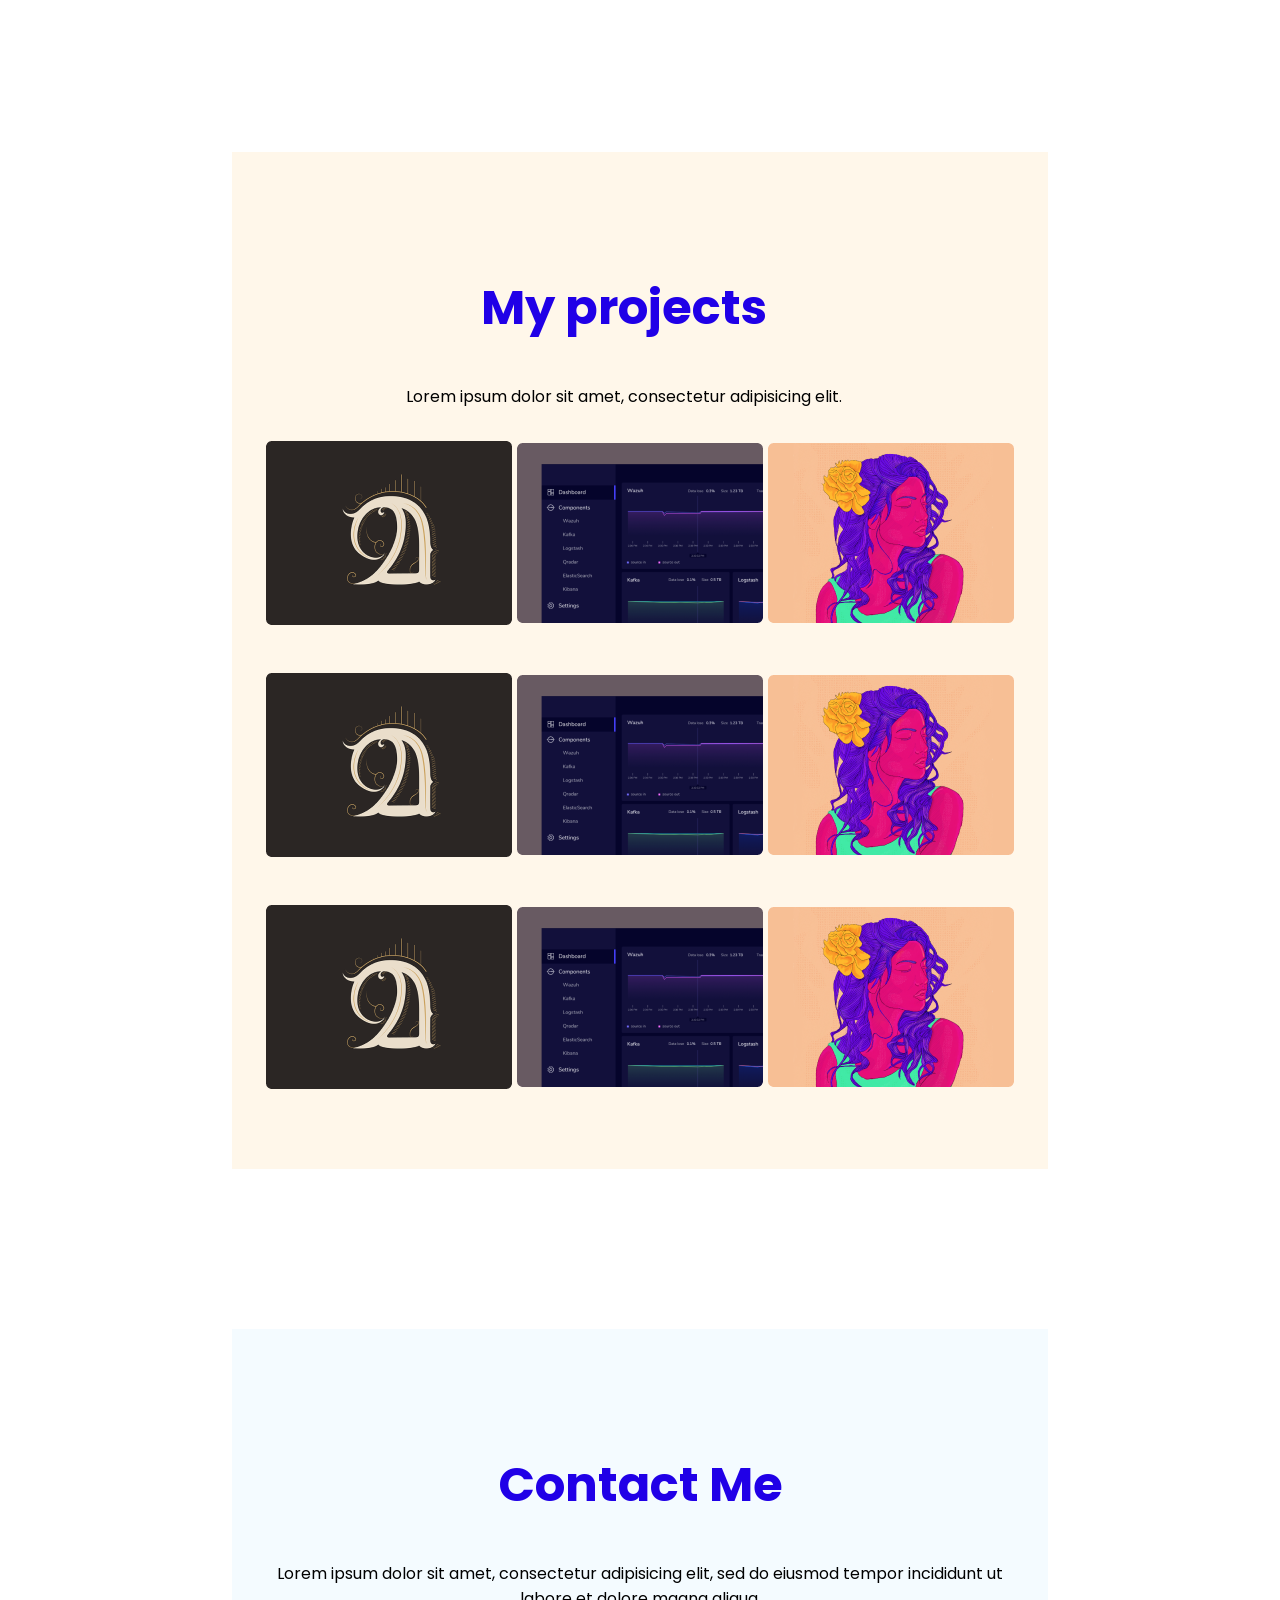
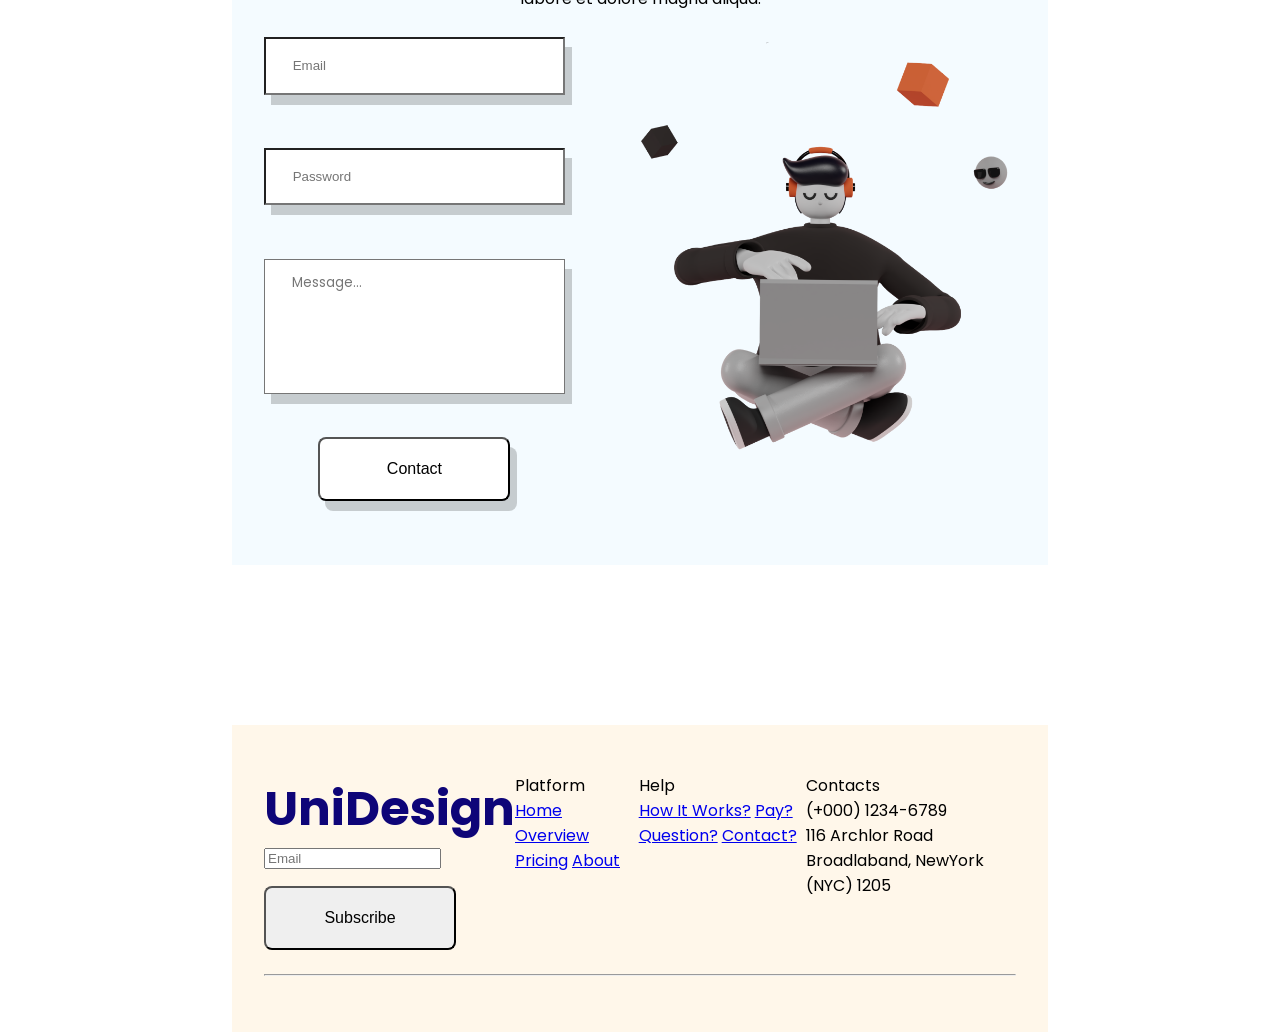
==== commit b5d3bb29: "Submit готов" ====
--- a/index.html
+++ b/index.html
@@ -97,7 +97,7 @@
                 <div>
                     <a href="#home" class="text-logo">UniDesign</a>
                     <form>
-                        <input type="email" placeholder="Email" required>
+                        <input class="email" type="email" placeholder="Email" required>
                         <button name="subscribe-button" type="submit" formmethod="post" formtarget="_self">
                             Subscribe
                         </button>
--- a/second.css
+++ b/second.css
@@ -74,7 +74,7 @@
     display: grid;
     align-content:center;
     text-align:left;
-    margin: 2em;
+    margin: 2em 2em 0 0;
 }
 
 .text-section p{
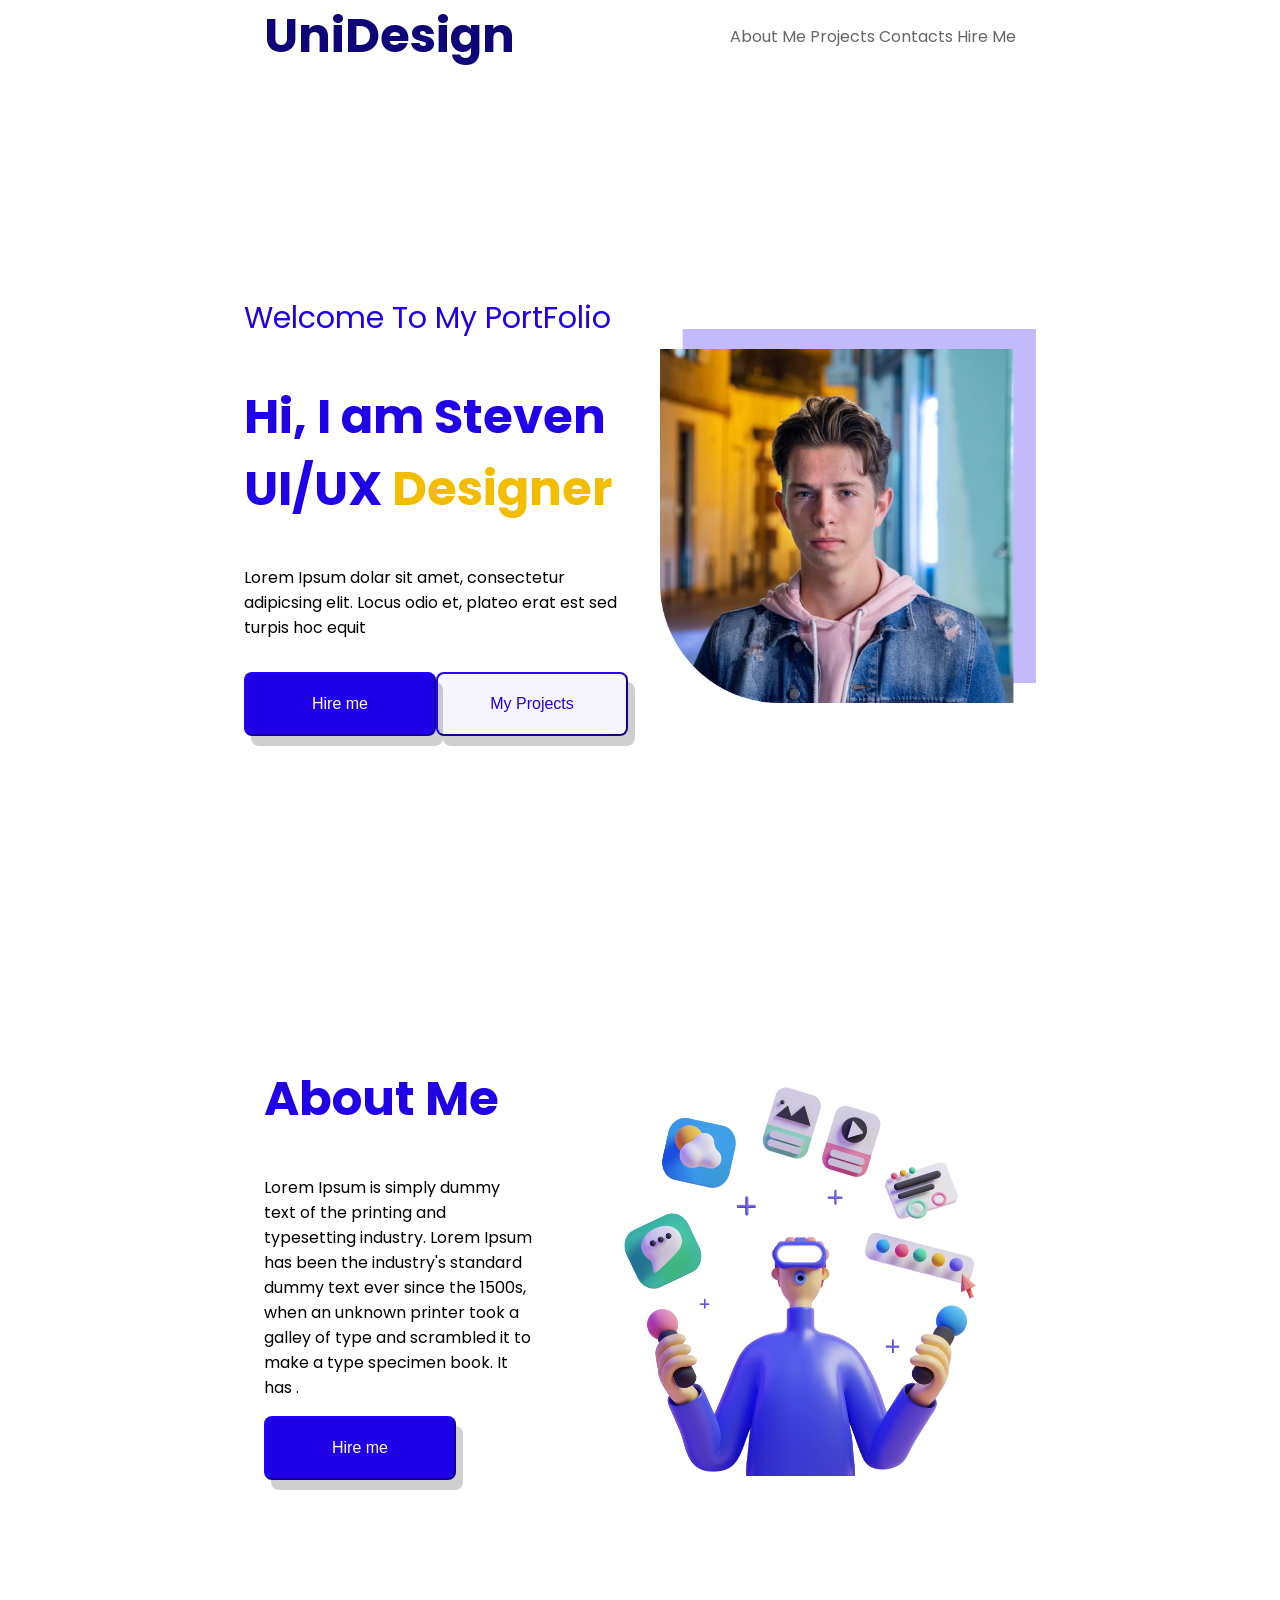
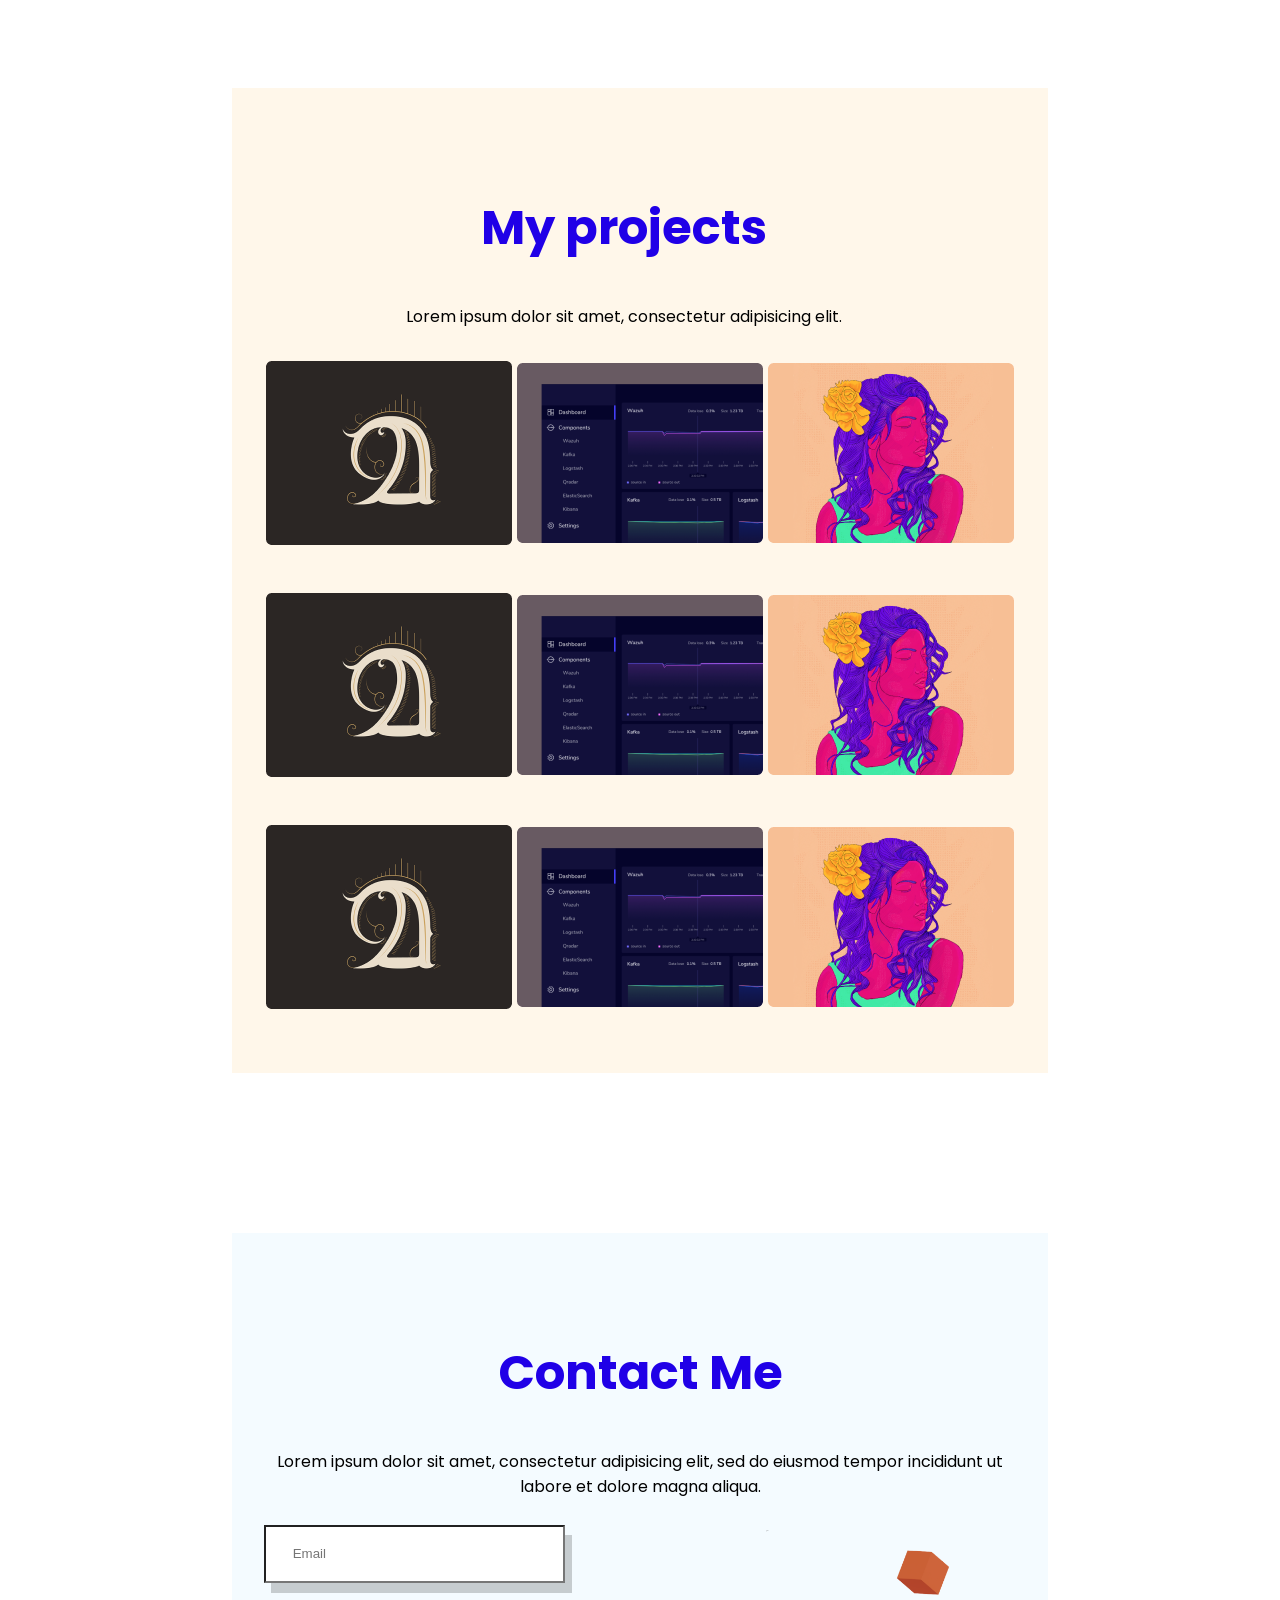
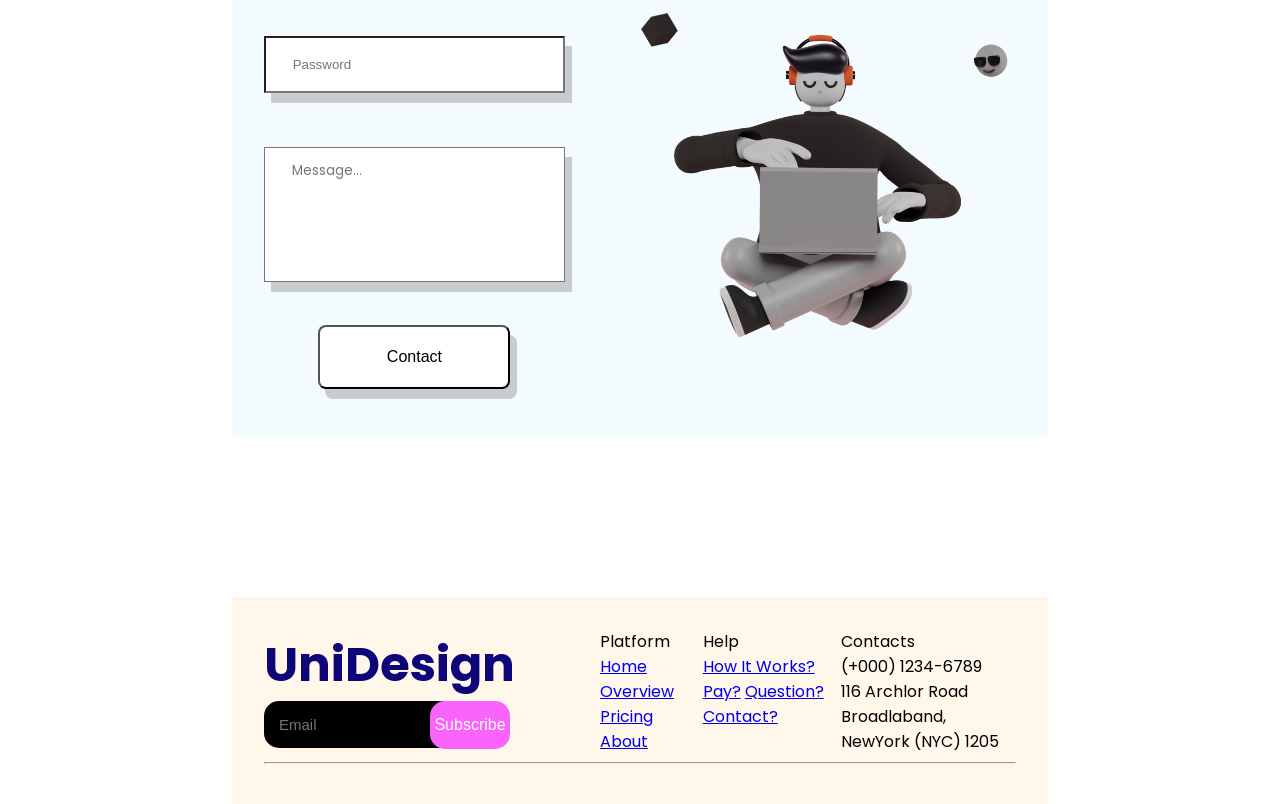
==== commit 36629371: "Submit готов" ====
--- a/index.html
+++ b/index.html
@@ -96,12 +96,15 @@
             <div class="upper-footer">
                 <div>
                     <a href="#home" class="text-logo">UniDesign</a>
-                    <form>
-                        <input class="email" type="email" placeholder="Email" required>
-                        <button name="subscribe-button" type="submit" formmethod="post" formtarget="_self">
-                            Subscribe
-                        </button>
-                    </form>
+                    <div class="subscribe-wrapper">
+                        <form class="subscribe-form">
+                            <input class="email" type="email" placeholder="Email" required>
+                            <button class="subscribe-button button" name="subscribe-button" type="submit"
+                                    formmethod="post" formtarget="_self">
+                                Subscribe
+                            </button>
+                        </form>
+                    </div>
                 </div>
 
                 <nav class="platform-menu">
--- a/second.css
+++ b/second.css
@@ -18,7 +18,7 @@
 
 .part{
     margin-top: 10em;
-    padding: 3em 2em;
+    padding: 2em;
     display: flex;
     justify-content: center;
     align-content: center;
@@ -215,3 +215,41 @@
 .line{
 }
 
+
+.subscribe-wrapper{
+    width: 21em;
+    height: 3em;
+    display: flex;
+}
+
+.subscribe-form{
+    height: fit-content;
+}
+
+.footer .email {
+    padding-left:1em;
+    border-radius: 15px;
+    height: 3em;
+    width: 15em;
+    font-size:15px;
+    background-color:black;
+    color:white;
+    border: none;
+}
+
+.subscribe-button {
+    z-index: 100;
+    right: 5em;
+    border: none;
+    font-size:medium;
+    position: relative;
+    margin: 0;
+    padding: 0;
+    height: auto;
+    width: 5em;
+    height: 3em;
+    background-color: #F965FC;
+    color: white;
+    border-radius: 15px;
+}
+
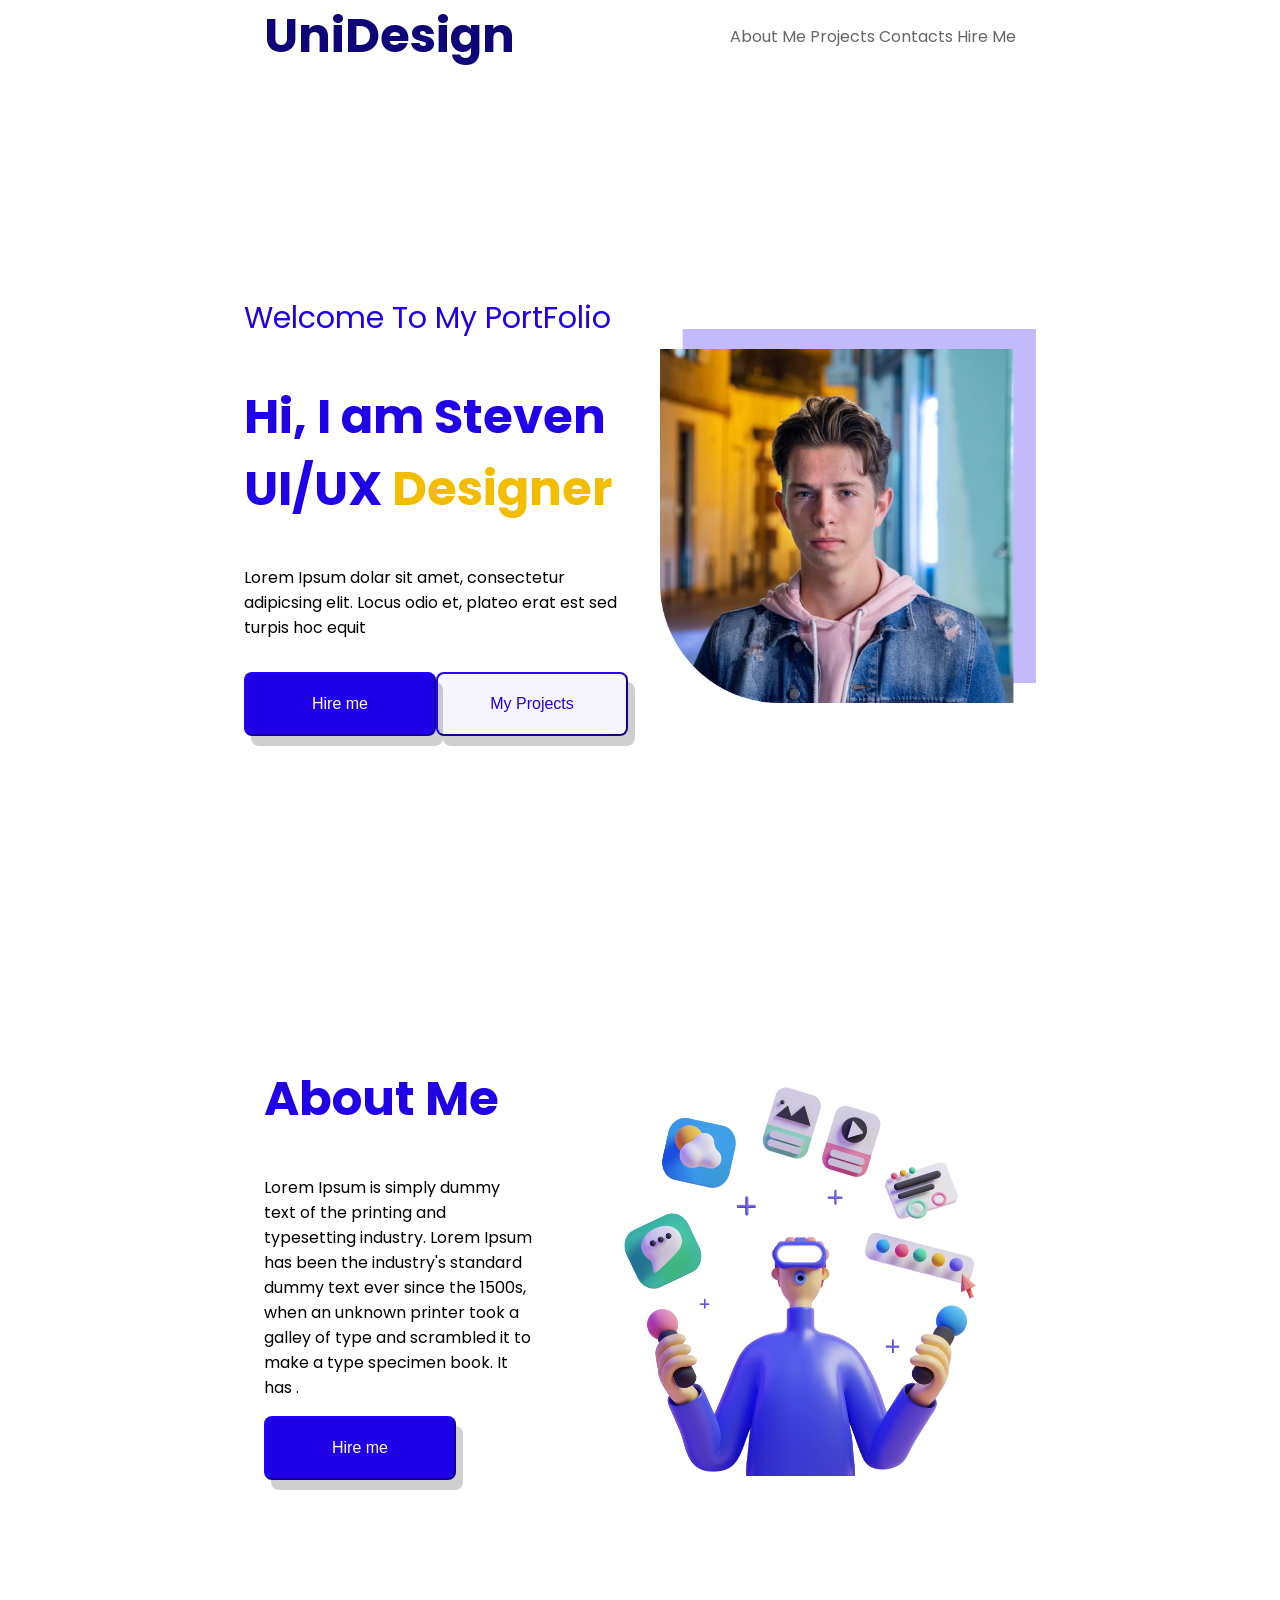
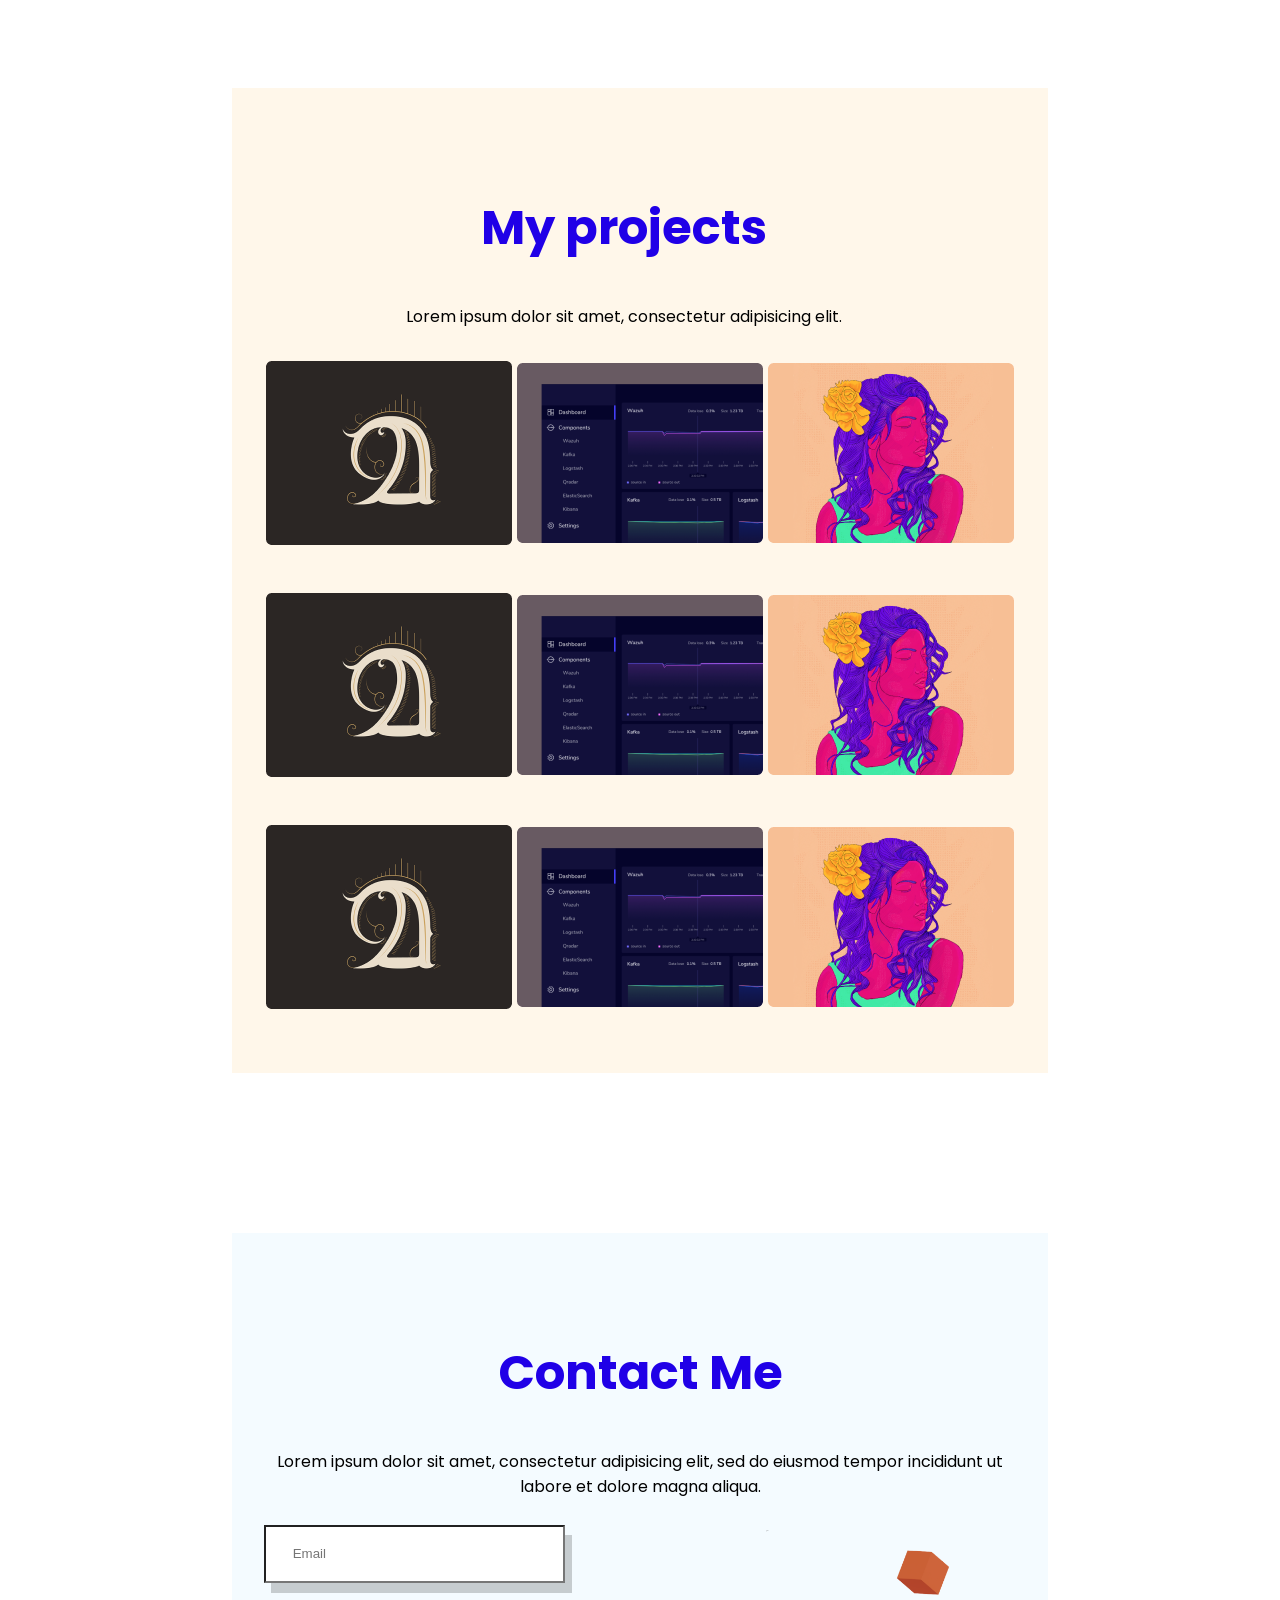
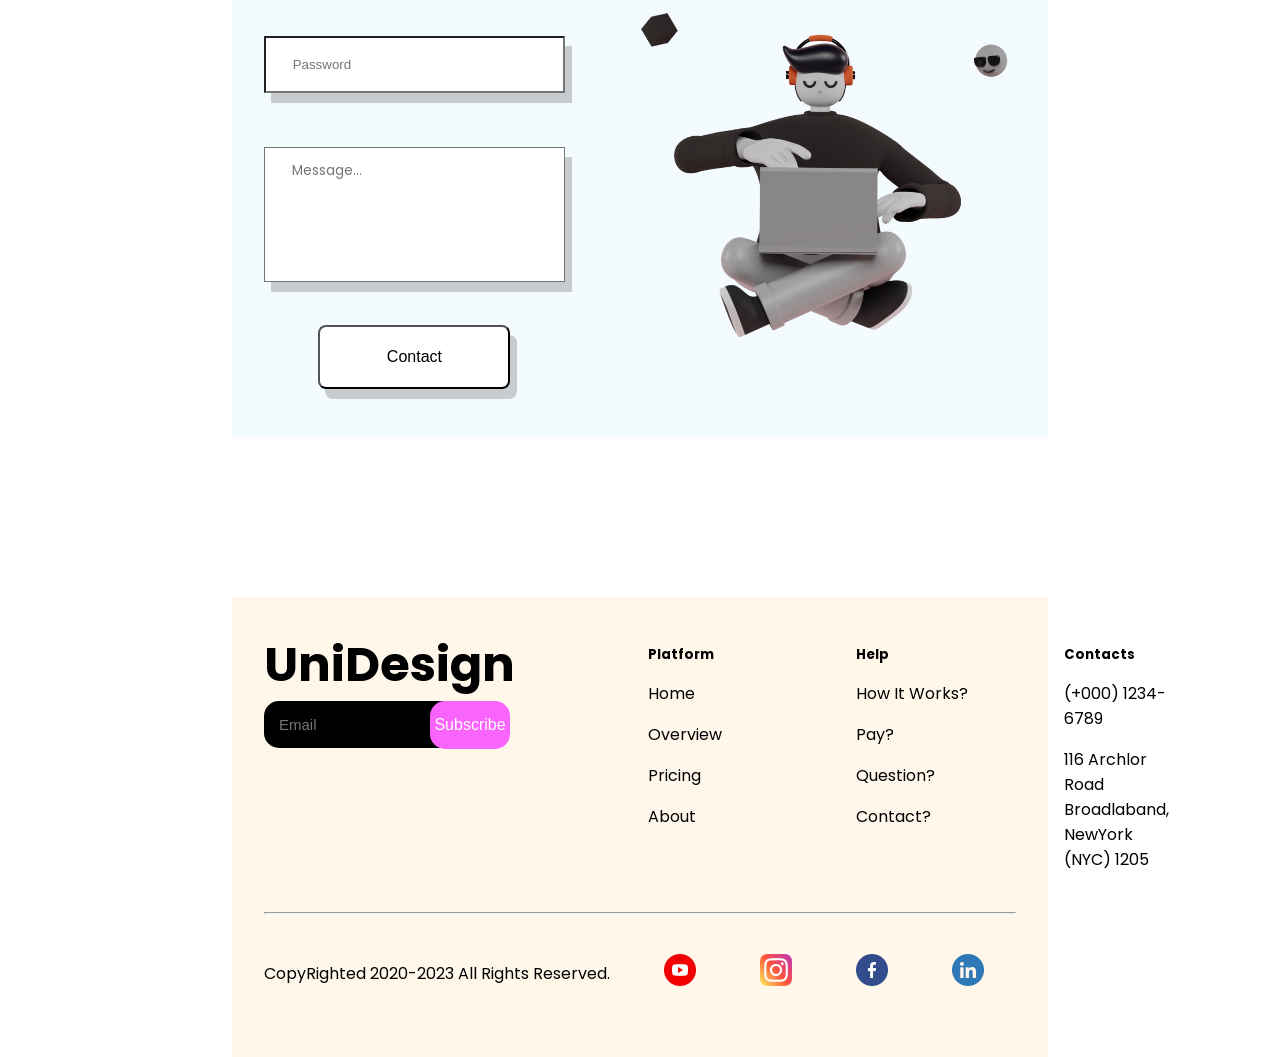
==== commit 0d60e0b2: "Подвал готов" ====
--- a/index.html
+++ b/index.html
@@ -107,29 +107,57 @@
                     </div>
                 </div>
 
-                <nav class="platform-menu">
-                    <div>Platform</div>
-                    <a href="#home">Home</a>
-                    <a href="#my-projects">Overview</a>
-                    <a href="#contact-me">Pricing</a>
-                    <a href="#about-me">About</a>
+                <nav class="platform-menu menu">
+                    <h5>Platform</h5>
+                    <div><a href="#home">Home</a></div>
+                    <div><a href="#my-projects">Overview</a></div>
+                    <div><a href="#contact-me">Pricing</a></div>
+                    <div><a href="#about-me">About</a></div>
                 </nav>
 
-                <nav class="help-menu">
-                    <div>Help</div>
-                    <a href="#home">How It Works?</a>
-                    <a href="#home">Pay?</a>
-                    <a href="#home">Question?</a>
-                    <a href="#home">Contact?</a>
+                <nav class="help-menu menu">
+                    <h5>Help</h5>
+                    <div><a href="#home">How It Works?</a></div>
+                    <div><a href="#home">Pay?</a></div>
+                    <div><a href="#home">Question?</a></div>
+                    <div><a href="#home">Contact?</a></div>
                 </nav>
 
-                <div>
-                    <div>Contacts</div>
+                <div class="address menu">
+                    <h5>Contacts</h5>
                     <div>(+000) 1234-6789</div>
                     <div>116 Archlor Road Broadlaband, NewYork (NYC) 1205</div>
                 </div>
             </div>
+
             <hr class="line">
+
+            <div class="down-footer">
+                <div class="copyright">CopyRighted 2020-2023   All Rights Reserved.</div>
+
+                <nav class="social-media">
+                    <div class="social">
+                        <a href="https://www.youtube.com/">
+                            <img src="resources/Youtube.png" alt="youtube" class="youtube">
+                        </a>
+                    </div>
+                    <div class="social">
+                        <a href="https://www.instagram.com/">
+                            <img src="resources/Instagram.png" alt="instagram" class="instagram">
+                        </a>
+                    </div>
+                    <div class="social">
+                        <a href="https://www.facebook.com/?locale=ru_RU">
+                            <img src="resources/facebook.png" alt="facebook" class="facebook">
+                        </a>
+                    </div>
+                    <div class="social">
+                        <a href="https://linkedin.com/">
+                            <img src="resources/Linkedin.png" alt="linkedin" class="linkedin">
+                        </a>
+                    </div>
+                </nav>
+            </div>
 
         </footer>
     </main>
--- a/second.css
+++ b/second.css
@@ -2,6 +2,10 @@
     font-family: 'Poppins';
     margin: 0 200px;
     padding:0 2em
+}
+
+a {
+    text-decoration: none;
 }
 
 button{
@@ -210,11 +214,8 @@
 
 .upper-footer{
     display:flex;
-}
-
-.line{
-}
-
+    min-height: 15em;
+}
 
 .subscribe-wrapper{
     width: 21em;
@@ -253,3 +254,36 @@
     border-radius: 15px;
 }
 
+.menu {
+    min-width: 7em;
+    width:fit-content;
+    margin: 1em 3em;
+}
+
+.menu div{
+    margin:1em 0em;
+}
+.footer a {
+    color: black;
+}
+
+.footer h5 {
+    margin: 0;
+}
+
+.social-media{
+    display: flex;
+}
+.down-footer {
+    display: flex;
+    justify-content: space-between;
+}
+
+.copyright{
+    align-self: center;
+}
+
+.social img {
+    width: 2em;
+    margin: 2em;
+}
